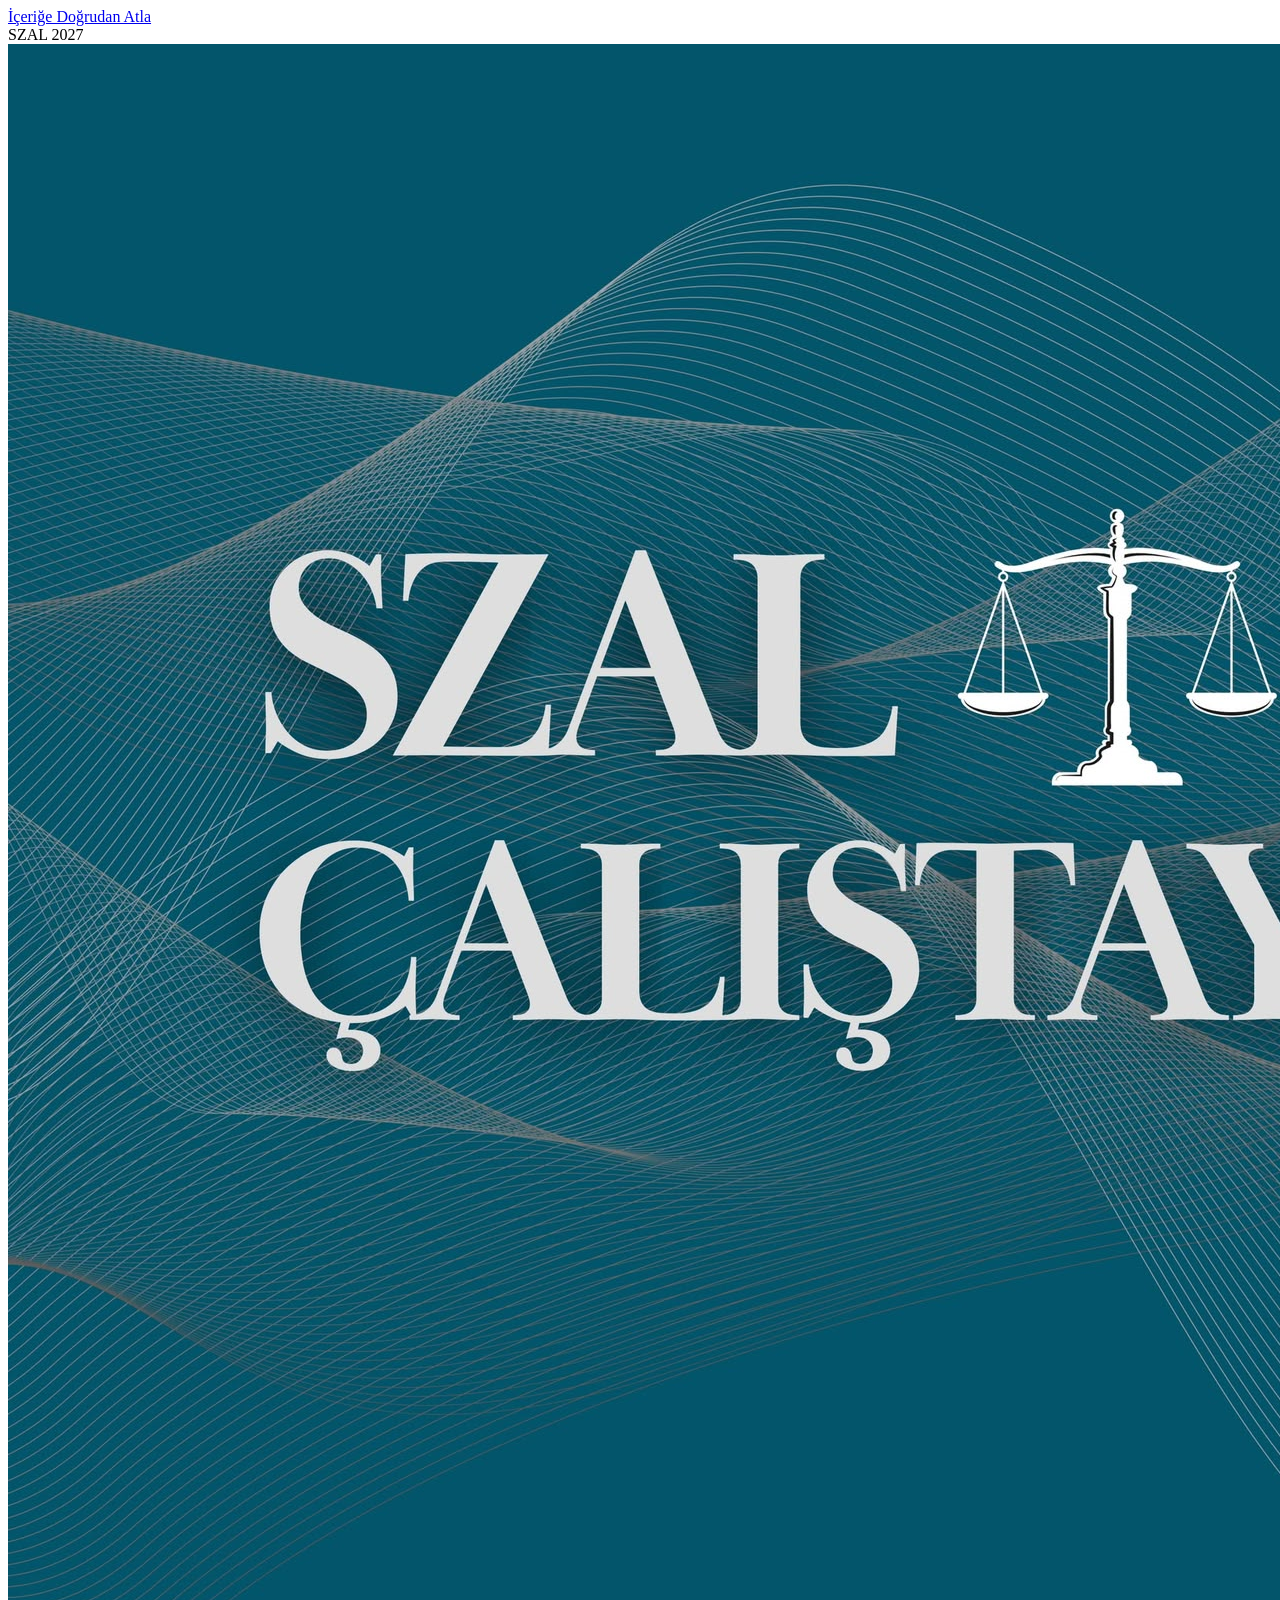
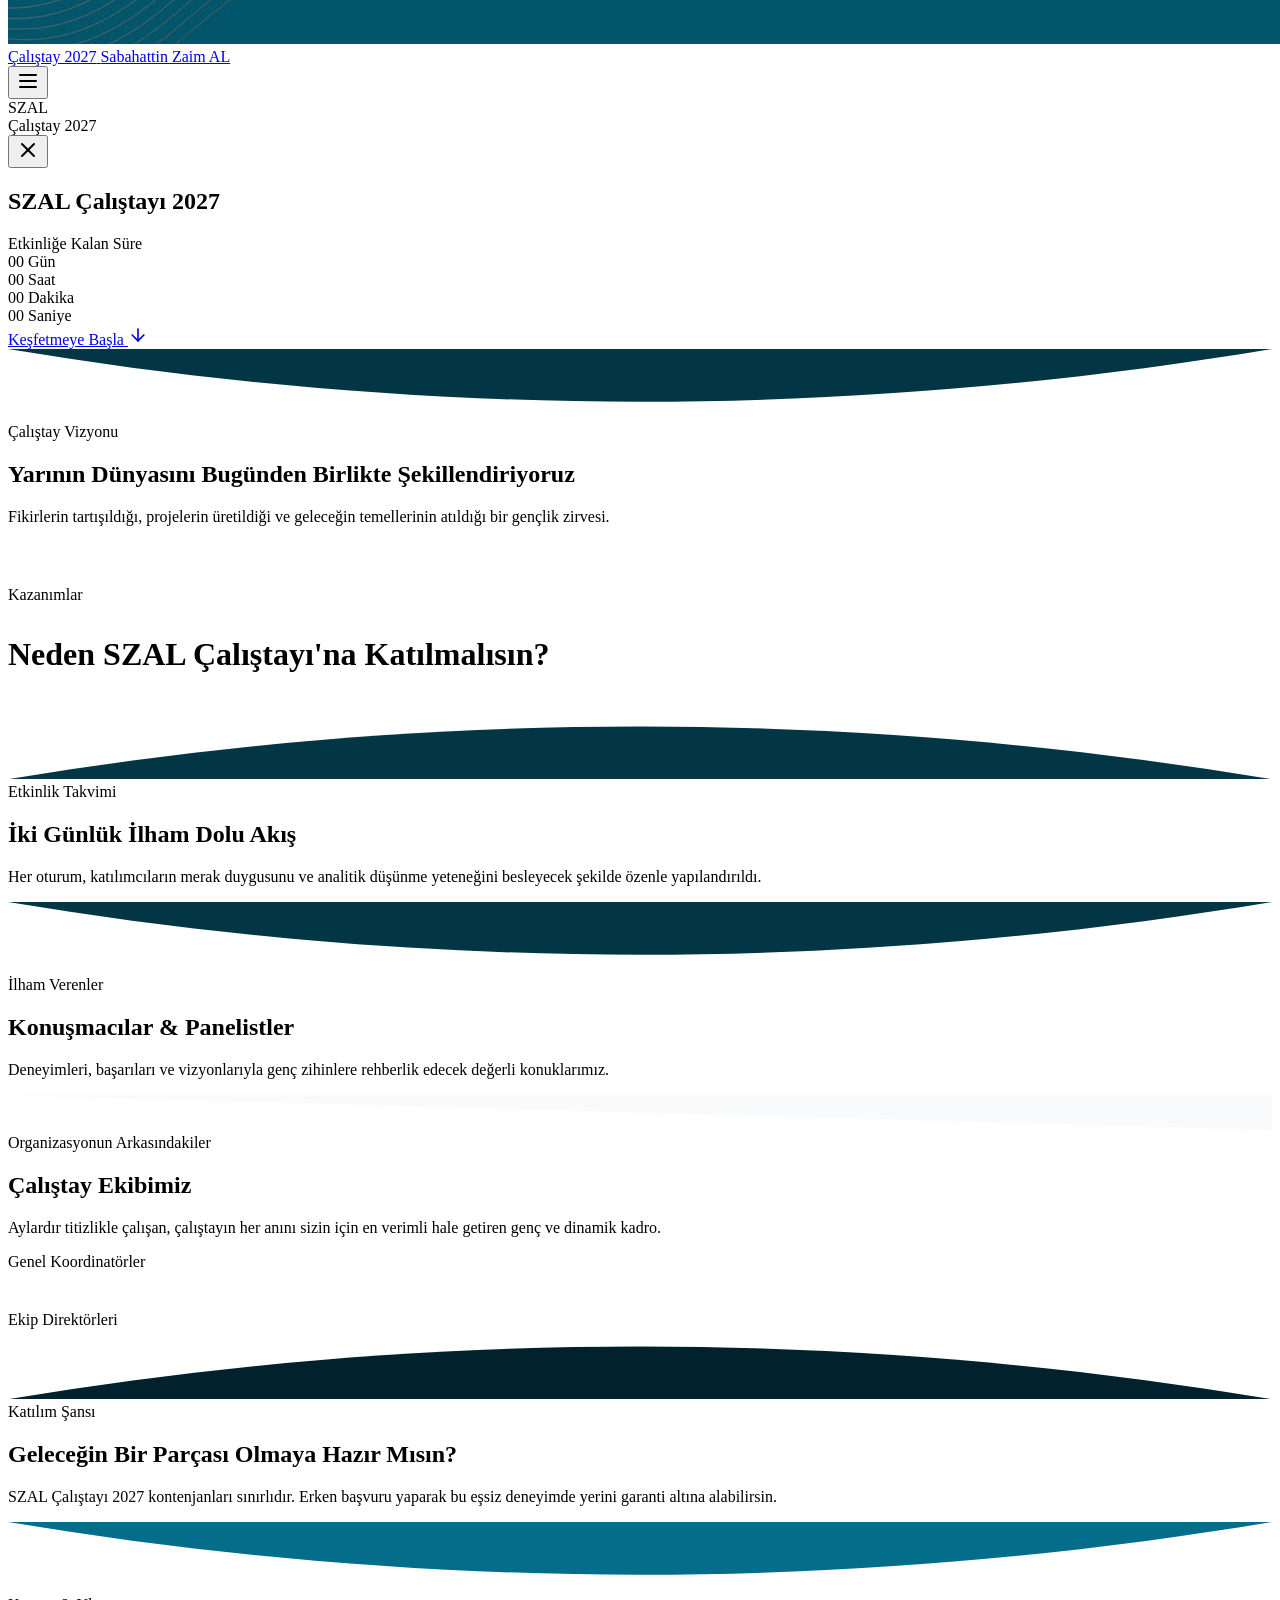
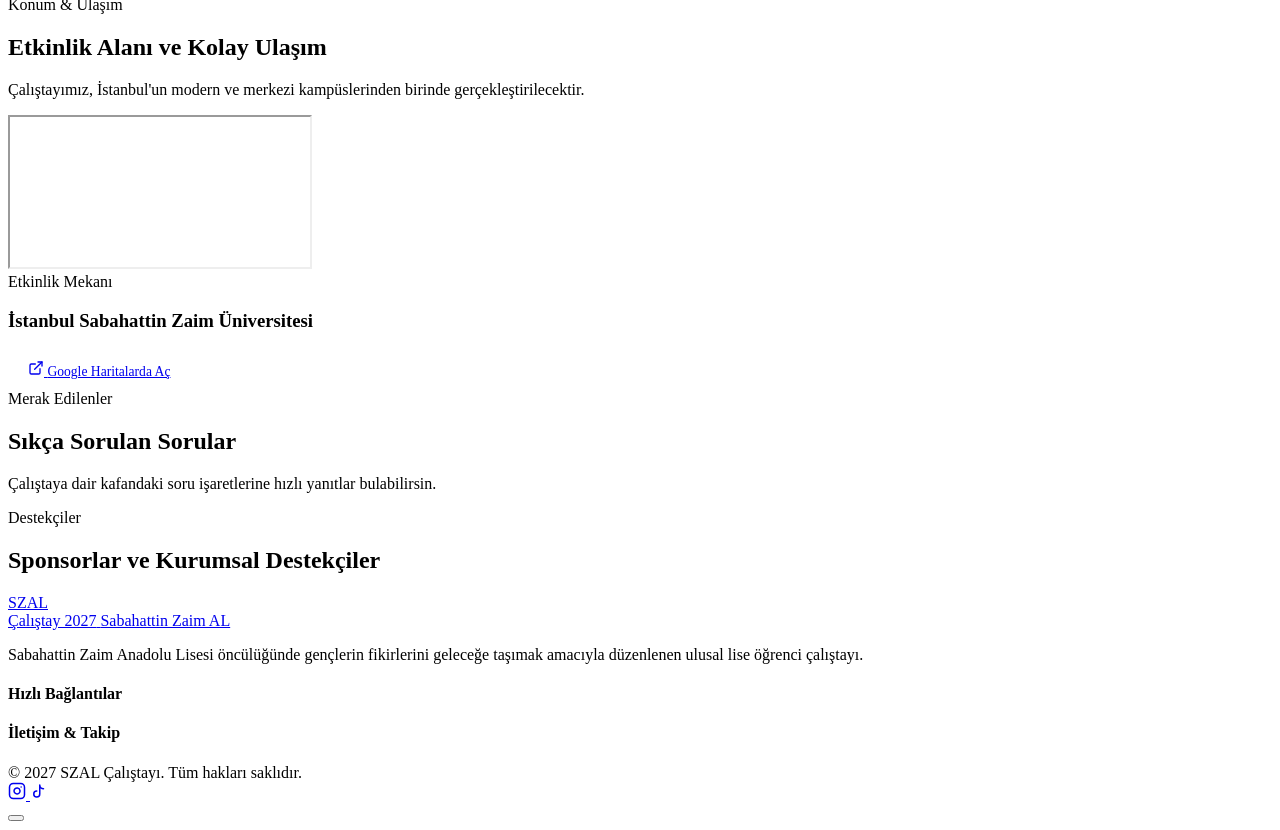
==== index.html @ 97d41ada "Add files via upload" ====
<!DOCTYPE html>
<html lang="tr">
<head>
  <meta charset="UTF-8" />
  <meta name="viewport" content="width=device-width, initial-scale=1.0" />
  <meta http-equiv="X-UA-Compatible" content="ie=edge" />

  <!-- SEO & Temel Bilgiler -->
  <title>SZAL Çalıştayı 2027 | Sabahattin Zaim Anadolu Lisesi</title>
  <meta name="description" content="Sabahattin Zaim Anadolu Lisesi öğrenci çalıştayı 24-25 Nisan 2027 tarihlerinde genç liderleri, ilham verici oturumları ve interaktif atölyeleri bir araya getiriyor. Hemen başvur!" />
  <meta name="author" content="SZAL Çalıştayı Organizasyon Ekibi" />
  <meta name="robots" content="index, follow" />
  <meta name="theme-color" content="#03546A" />

  <!-- Open Graph / Facebook -->
  <meta property="og:type" content="website" />
  <meta property="og:url" content="https://szalcalistay.org/" />
  <meta property="og:title" content="SZAL Çalıştayı 2027 | Sabahattin Zaim Anadolu Lisesi" />
  <meta property="og:description" content="24-25 Nisan 2027 tarihlerinde genç liderleri, ilham verici panelleri ve atölyeleri bir araya getiren prestijli lise çalıştayı." />
  <meta property="og:image" content="./assets/og-image.svg" />
  <meta property="og:locale" content="tr_TR" />

  <!-- Twitter Card -->
  <meta name="twitter:card" content="summary_large_image" />
  <meta name="twitter:title" content="SZAL Çalıştayı 2027 | Sabahattin Zaim Anadolu Lisesi" />
  <meta name="twitter:description" content="24-25 Nisan 2027'de fikirlerin eyleme dönüştüğü iki gün. Detayları incele ve hemen başvur!" />
  <meta name="twitter:image" content="./assets/og-image.svg" />

  <!-- Favicon -->
  <link rel="icon" type="image/svg+xml" href="./assets/favicon.svg" />

  <!-- Google Fonts (Outfit & Inter - Türkçe Latin-ext desteği) -->
  <link rel="preconnect" href="https://fonts.googleapis.com" />
  <link rel="preconnect" href="https://fonts.gstatic.com" crossorigin />
  <link href="https://fonts.googleapis.com/css2?family=Inter:wght@400;500;600;700&family=Outfit:wght@500;600;700;800;900&display=swap" rel="stylesheet" />

  <!-- CSS Tasarım Sistemi -->
  <link rel="stylesheet" href="./css/style.css" />

  <!-- Schema.org JSON-LD (Etkinlik Yapısal Verisi) -->
  <script type="application/ld+json">
  {
    "@context": "https://schema.org",
    "@type": "EducationEvent",
    "name": "SZAL Çalıştayı 2027",
    "description": "Sabahattin Zaim Anadolu Lisesi bünyesinde lise öğrencileri için düzenlenen iki günlük vizyon ve atölye çalıştayı.",
    "startDate": "2027-04-24T09:00:00+03:00",
    "endDate": "2027-04-25T17:00:00+03:00",
    "eventAttendanceMode": "https://schema.org/OfflineEventAttendanceMode",
    "eventStatus": "https://schema.org/EventScheduled",
    "location": {
      "@type": "Place",
      "name": "İstanbul Sabahattin Zaim Üniversitesi",
      "address": {
        "@type": "PostalAddress",
        "streetAddress": "Halkalı Merkez Mahallesi, Halkalı Caddesi No:2",
        "addressLocality": "Küçükçekmece",
        "addressRegion": "İstanbul",
        "postalCode": "34303",
        "addressCountry": "TR"
      }
    },
    "organizer": {
      "@type": "Organization",
      "name": "Sabahattin Zaim Anadolu Lisesi Öğrenci Çalıştayı Ekibi",
      "url": "https://szalcalistay.org"
    }
  }
  </script>
</head>
<body>

  <!-- Klavye Erişilebilirliği İçin Hızlı Atlama -->
  <a href="#ana-icerik" class="skip-link">İçeriğe Doğrudan Atla</a>

  <!-- Sayfa Yükleme Animasyonu (Preloader) -->
  <div id="preloader" aria-hidden="true">
    <div class="loader-brand">
      <div class="loader-spinner"></div>
      <div class="loader-text">SZAL 2027</div>
    </div>
  </div>

  <!-- ==========================================================================
       1. STICKY NAVBAR
       ========================================================================== -->
  <header class="header-navbar" id="header-navbar">
    <div class="container navbar-container">
      
      <!-- Marka / Logo -->
      <a href="#hero" class="brand-logo" aria-label="SZAL Çalıştayı Ana Sayfa">
        <div class="brand-emblem">
          <img src="logo.png" alt="SZAL Logo">
        </div>
        <div class="brand-text">
          <span class="brand-title">Çalıştay 2027</span>
          <span class="brand-subtitle">Sabahattin Zaim AL</span>
        </div>
      </a>

      <!-- Masaüstü Navigasyon -->
      <nav class="nav-menu-desktop" id="nav-links-container" aria-label="Ana Menü"></nav>

      <!-- Aksiyon & Mobil Hamburger Butonu -->
      <div class="nav-actions">
        <div id="nav-cta-wrap"></div>

        <button class="menu-toggle-btn" id="menu-toggle" aria-label="Menüyü Aç" aria-expanded="false" aria-controls="mobile-drawer">
          <svg xmlns="http://www.w3.org/2000/svg" width="24" height="24" viewBox="0 0 24 24" fill="none" stroke="currentColor" stroke-width="2" stroke-linecap="round" stroke-linejoin="round" aria-hidden="true"><line x1="4" x2="20" y1="12" y2="12"/><line x1="4" x2="20" y1="6" y2="6"/><line x1="4" x2="20" y1="18" y2="18"/></svg>
        </button>
      </div>

    </div>
  </header>

  <!-- Mobil Çekmece Menü -->
  <div class="mobile-drawer" id="mobile-drawer" role="dialog" aria-modal="true" aria-label="Mobil Menü">
    <div class="mobile-drawer-header">
      <div class="brand-logo">
        <div class="brand-emblem">SZAL</div>
        <div class="brand-text">
          <span class="brand-title">Çalıştay 2027</span>
        </div>
      </div>
      <button class="menu-toggle-btn" id="close-menu-btn" aria-label="Menüyü Kapat">
        <svg xmlns="http://www.w3.org/2000/svg" width="24" height="24" viewBox="0 0 24 24" fill="none" stroke="currentColor" stroke-width="2" stroke-linecap="round" stroke-linejoin="round" aria-hidden="true"><path d="M18 6 6 18"/><path d="m6 6 12 12"/></svg>
      </button>
    </div>

    <nav class="mobile-nav-links" id="mobile-nav-links" aria-label="Mobil Navigasyon"></nav>

    <div class="mobile-drawer-footer">
      <div class="social-icons-row" id="mobile-social-wrap"></div>
    </div>
  </div>

  <!-- Ana İçerik Başlangıcı -->
  <main id="ana-icerik">

    <!-- ==========================================================================
         2. HERO BÖLÜMÜ
         ========================================================================== -->
    <section class="hero-section text-dark-theme" id="hero">
      <div class="hero-glow-1"></div>
      <div class="hero-glow-2"></div>
      <div class="hero-grid-pattern"></div>

      <div class="container hero-content">
        <!-- Rozet -->
        <div class="hero-top-badge" id="hero-badge"></div>

        <!-- Ana Başlık & Slogan -->
        <h1 class="hero-title" id="hero-title">SZAL Çalıştayı 2027</h1>
        <p class="hero-slogan" id="hero-slogan"></p>
        <p class="hero-desc" id="hero-desc"></p>

        <!-- Tarih & Konum Rozetleri -->
        <div class="hero-meta-badges" id="hero-meta-badges"></div>

        <!-- Butonlar -->
        <div class="hero-cta-group" id="hero-cta-group"></div>

        <!-- Canlı Geri Sayım Kutusu -->
        <div class="countdown-wrapper">
          <div class="countdown-title" id="countdown-title">Etkinliğe Kalan Süre</div>
          <div class="countdown-grid" id="countdown-grid">
            <div class="countdown-card">
              <span class="countdown-val" id="cd-days">00</span>
              <span class="countdown-unit">Gün</span>
            </div>
            <div class="countdown-card">
              <span class="countdown-val" id="cd-hours">00</span>
              <span class="countdown-unit">Saat</span>
            </div>
            <div class="countdown-card">
              <span class="countdown-val" id="cd-minutes">00</span>
              <span class="countdown-unit">Dakika</span>
            </div>
            <div class="countdown-card">
              <span class="countdown-val" id="cd-seconds">00</span>
              <span class="countdown-unit">Saniye</span>
            </div>
          </div>
        </div>

        <!-- Bizi Takip Edin Şeridi -->
        <div class="hero-social-strip" id="hero-social-strip"></div>

        <!-- Aşağı Kaydırma Oku -->
        <div>
          <a href="#hakkinda" class="scroll-indicator" aria-label="Aşağı kaydır ve içeriği incele">
            <span>Keşfetmeye Başla</span>
            <span class="scroll-indicator-arrow">
              <svg xmlns="http://www.w3.org/2000/svg" width="20" height="20" viewBox="0 0 24 24" fill="none" stroke="currentColor" stroke-width="2" stroke-linecap="round" stroke-linejoin="round" aria-hidden="true"><path d="M12 5v14"/><path d="m19 12-7 7-7-7"/></svg>
            </span>
          </a>
        </div>
      </div>
    </section>

    <!-- Geçiş Ayracı 1: Koyu Hero -> Açık Hakkında -->
    <div class="section-divider" style="background-color: var(--color-bg-white);">
      <svg viewBox="0 0 1440 80" fill="none" preserveAspectRatio="none">
        <path d="M0,0 C480,80 960,80 1440,0 L1440,0 L0,0 Z" fill="#023645"></path>
      </svg>
    </div>

    <!-- ==========================================================================
         3. HAKKINDA VE SAYILARLA ÇALIŞTAY
         ========================================================================== -->
    <section class="about-section text-light-theme" id="hakkinda">
      <div class="container">
        
        <div class="section-header">
          <span class="section-badge light">Çalıştay Vizyonu</span>
          <h2 class="section-title">Yarının Dünyasını Bugünden Birlikte Şekillendiriyoruz</h2>
          <p class="section-desc">Fikirlerin tartışıldığı, projelerin üretildiği ve geleceğin temellerinin atıldığı bir gençlik zirvesi.</p>
        </div>

        <!-- Tanıtım Metni ve Sayı Sayaçları -->
        <div class="about-intro-grid">
          <div class="about-text-content" id="about-text-content"></div>
          <div class="stats-grid" id="about-stats-grid"></div>
        </div>

        <!-- Neden Katılmalısın Kartları -->
        <div class="section-header" style="margin-bottom: 36px; margin-top: 60px;">
          <span class="section-badge light">Kazanımlar</span>
          <h3 class="section-title" style="font-size: 2rem;">Neden SZAL Çalıştayı'na Katılmalısın?</h3>
        </div>
        <div class="why-join-grid" id="about-why-grid"></div>

      </div>
    </section>

    <!-- Geçiş Ayracı 2: Açık Hakkında -> Koyu Program -->
    <div class="section-divider" style="background-color: var(--color-bg-white);">
      <svg viewBox="0 0 1440 80" fill="none" preserveAspectRatio="none">
        <path d="M0,80 C480,0 960,0 1440,80 L1440,80 L0,80 Z" fill="#023645"></path>
      </svg>
    </div>

    <!-- ==========================================================================
         4. PROGRAM (ETKİNLİK AKIŞI)
         ========================================================================== -->
    <section class="schedule-section text-dark-theme" id="program">
      <div class="container">
        
        <div class="section-header">
          <span class="section-badge dark">Etkinlik Takvimi</span>
          <h2 class="section-title">İki Günlük İlham Dolu Akış</h2>
          <p class="section-desc">Her oturum, katılımcıların merak duygusunu ve analitik düşünme yeteneğini besleyecek şekilde özenle yapılandırıldı.</p>
        </div>

        <!-- 2 Günlük Sekme Butonları -->
        <div class="schedule-tabs" id="schedule-tabs-wrap"></div>

        <!-- Dikey Zaman Çizelgesi -->
        <div class="timeline-container">
          <div class="timeline-track" id="timeline-track"></div>
        </div>

      </div>
    </section>

    <!-- Geçiş Ayracı 3: Koyu Program -> Açık Konuşmacılar -->
    <div class="section-divider" style="background-color: var(--color-bg-light);">
      <svg viewBox="0 0 1440 80" fill="none" preserveAspectRatio="none">
        <path d="M0,0 C480,80 960,80 1440,0 L1440,0 L0,0 Z" fill="#023645"></path>
      </svg>
    </div>

    <!-- ==========================================================================
         5. KONUŞMACILAR & PANELİSTLER
         ========================================================================== -->
    <section class="speakers-section text-light-theme" id="konusmacilar">
      <div class="container">
        
        <div class="section-header">
          <span class="section-badge light">İlham Verenler</span>
          <h2 class="section-title">Konuşmacılar & Panelistler</h2>
          <p class="section-desc">Deneyimleri, başarıları ve vizyonlarıyla genç zihinlere rehberlik edecek değerli konuklarımız.</p>
        </div>

        <!-- Konuşmacı Kartları Izgarası -->
        <div class="speakers-grid" id="speakers-grid"></div>

        <!-- "Yakında Açıklanacak" Bilgilendirme Kutusu -->
        <div id="speakers-notice-wrap"></div>

      </div>
    </section>

    <!-- Geçiş Ayracı 4: Açık Konuşmacılar -> Beyaz Ekibimiz -->
    <div class="section-divider" style="background-color: var(--color-bg-white);">
      <svg viewBox="0 0 1440 40" fill="none" preserveAspectRatio="none">
        <path d="M0,0 L1440,40 L1440,0 Z" fill="#F8FAFB"></path>
      </svg>
    </div>

    <!-- ==========================================================================
         6. EKİBİMİZ (HİYERARŞİK DÜZEN)
         ========================================================================== -->
    <section class="team-section text-light-theme" id="ekibimiz">
      <div class="container">
        
        <div class="section-header">
          <span class="section-badge light">Organizasyonun Arkasındakiler</span>
          <h2 class="section-title">Çalıştay Ekibimiz</h2>
          <p class="section-desc">Aylardır titizlikle çalışan, çalıştayın her anını sizin için en verimli hale getiren genç ve dinamik kadro.</p>
        </div>

        <!-- 1. Hiyerarşi: Genel Koordinatörler (Büyük Kartlar) -->
        <div class="team-group-title">Genel Koordinatörler</div>
        <div class="gc-grid" id="team-gc-grid"></div>

        <!-- 2. Hiyerarşi: Direktörler (Eşit Kartlar) -->
        <div class="team-group-title" style="margin-top: 40px;">Ekip Direktörleri</div>
        <div class="directors-grid" id="team-directors-grid"></div>

      </div>
    </section>

    <!-- Geçiş Ayracı 5: Beyaz Ekibimiz -> Petrol Mavisi Başvuru -->
    <div class="section-divider" style="background-color: var(--color-bg-white);">
      <svg viewBox="0 0 1440 80" fill="none" preserveAspectRatio="none">
        <path d="M0,80 C480,0 960,0 1440,80 L1440,80 L0,80 Z" fill="#01222C"></path>
      </svg>
    </div>

    <!-- ==========================================================================
         7. BAŞVURU BÖLÜMÜ (CTA BANNER)
         ========================================================================== -->
    <section class="cta-application-section text-dark-theme" id="basvuru">
      <div class="container">
        <div class="cta-box">
          <span class="section-badge dark">Katılım Şansı</span>
          <h2 class="cta-title" id="cta-title">Geleceğin Bir Parçası Olmaya Hazır Mısın?</h2>
          <p class="cta-desc" id="cta-desc">SZAL Çalıştayı 2027 kontenjanları sınırlıdır. Erken başvuru yaparak bu eşsiz deneyimde yerini garanti altına alabilirsin.</p>
          
          <div class="cta-deadline-pill" id="cta-deadline"></div>

          <div class="cta-button-wrap" id="cta-button-wrap"></div>
        </div>
      </div>
    </section>

    <!-- Geçiş Ayracı 6: Koyu Başvuru -> Açık Mekan -->
    <div class="section-divider" style="background-color: var(--color-bg-white);">
      <svg viewBox="0 0 1440 80" fill="none" preserveAspectRatio="none">
        <path d="M0,0 C480,80 960,80 1440,0 L1440,0 L0,0 Z" fill="#046D89"></path>
      </svg>
    </div>

    <!-- ==========================================================================
         8. MEKAN VE ULAŞIM
         ========================================================================== -->
    <section class="venue-section text-light-theme" id="mekan">
      <div class="container">
        
        <div class="section-header">
          <span class="section-badge light">Konum & Ulaşım</span>
          <h2 class="section-title">Etkinlik Alanı ve Kolay Ulaşım</h2>
          <p class="section-desc">Çalıştayımız, İstanbul'un modern ve merkezi kampüslerinden birinde gerçekleştirilecektir.</p>
        </div>

        <!-- Harita ve Adres Kartı -->
        <div class="venue-grid">
          <div class="map-container">
            <iframe id="map-iframe" title="Çalıştay Mekan Haritası" loading="lazy" allowfullscreen="" referrerpolicy="no-referrer-when-downgrade"></iframe>
          </div>
          <div class="venue-info-card">
            <span class="section-badge light" style="align-self: flex-start;">Etkinlik Mekanı</span>
            <h3 class="venue-title" id="venue-name">İstanbul Sabahattin Zaim Üniversitesi</h3>
            <p class="venue-address" id="venue-address"></p>
            <div style="display:flex; gap:12px; flex-wrap:wrap;">
              <a href="https://maps.google.com" target="_blank" rel="noopener noreferrer" class="btn btn-primary" style="padding:10px 20px; font-size:0.85rem;">
                <svg xmlns="http://www.w3.org/2000/svg" width="16" height="16" viewBox="0 0 24 24" fill="none" stroke="currentColor" stroke-width="2" stroke-linecap="round" stroke-linejoin="round" aria-hidden="true"><path d="M15 3h6v6"/><path d="M10 14 21 3"/><path d="M18 13v6a2 2 0 0 1-2 2H5a2 2 0 0 1-2-2V8a2 2 0 0 1 2-2h6"/></svg>
                <span>Google Haritalarda Aç</span>
              </a>
            </div>
          </div>
        </div>

        <!-- Ulaşım Seçenekleri Izgarası -->
        <div class="transport-grid" id="transport-grid"></div>

      </div>
    </section>

    <!-- ==========================================================================
         9. SIKÇA SORULAN SORULAR (SSS)
         ========================================================================== -->
    <section class="faq-section text-light-theme" id="sss">
      <div class="container">
        
        <div class="section-header">
          <span class="section-badge light">Merak Edilenler</span>
          <h2 class="section-title">Sıkça Sorulan Sorular</h2>
          <p class="section-desc">Çalıştaya dair kafandaki soru işaretlerine hızlı yanıtlar bulabilirsin.</p>
        </div>

        <!-- Accordion Yapısı -->
        <div class="faq-accordion-wrap" id="faq-accordion-wrap"></div>

      </div>
    </section>

    <!-- ==========================================================================
         10. SPONSORLAR VE DESTEKÇİLER (Opsiyonel)
         ========================================================================== -->
    <section class="sponsors-section text-light-theme" id="sponsors-section">
      <div class="container">
        <div class="section-header">
          <span class="section-badge light">Destekçiler</span>
          <h2 class="section-title">Sponsorlar ve Kurumsal Destekçiler</h2>
        </div>
        <div class="sponsors-grid" id="sponsors-grid"></div>
      </div>
    </section>

  </main>

  <!-- ==========================================================================
       11. FOOTER
       ========================================================================== -->
  <footer class="footer">
    <div class="container">
      <div class="footer-grid">
        
        <!-- Marka Bilgisi -->
        <div>
          <a href="#hero" class="brand-logo" aria-label="SZAL Çalıştayı Ana Sayfa">
            <div class="brand-emblem">SZAL</div>
            <div class="brand-text">
              <span class="brand-title">Çalıştay 2027</span>
              <span class="brand-subtitle">Sabahattin Zaim AL</span>
            </div>
          </a>
          <p class="footer-brand-desc">
            Sabahattin Zaim Anadolu Lisesi öncülüğünde gençlerin fikirlerini geleceğe taşımak amacıyla düzenlenen ulusal lise öğrenci çalıştayı.
          </p>
        </div>

        <!-- Hızlı Bağlantılar -->
        <div>
          <h4 class="footer-heading">Hızlı Bağlantılar</h4>
          <ul class="footer-links" id="footer-quick-links"></ul>
        </div>

        <!-- İletişim & Sosyal Medya -->
        <div>
          <h4 class="footer-heading">İletişim & Takip</h4>
          <div id="footer-contact-wrap"></div>
          <div class="footer-social-row" id="footer-social-wrap"></div>
        </div>

      </div>

      <!-- Alt Çizgi ve Telif -->
      <div class="footer-bottom">
        <div>
          © <span id="footer-year">2027</span> SZAL Çalıştayı. Tüm hakları saklıdır.
        </div>
        <div id="footer-venue-note"></div>
      </div>
    </div>
  </footer>

  <!-- Sabit Yüzen Butonlar -->
  <aside class="floating-socials" aria-label="Sosyal Medya Kısayolları">
    <a href="https://www.instagram.com/szalcalistay/" target="_blank" rel="noopener noreferrer" class="floating-social-btn" aria-label="Instagram sayfamızı ziyaret et">
      <svg xmlns="http://www.w3.org/2000/svg" width="18" height="18" viewBox="0 0 24 24" fill="none" stroke="currentColor" stroke-width="2" stroke-linecap="round" stroke-linejoin="round" aria-hidden="true"><rect width="20" height="20" x="2" y="2" rx="5" ry="5"/><path d="M16 11.37A4 4 0 1 1 12.63 8 4 4 0 0 1 16 11.37z"/><line x1="17.5" x2="17.51" y1="6.5" y2="6.5"/></svg>
    </a>
    <a href="https://www.tiktok.com/@szalcalistay" target="_blank" rel="noopener noreferrer" class="floating-social-btn" aria-label="TikTok sayfamızı ziyaret et">
      <svg xmlns="http://www.w3.org/2000/svg" width="18" height="18" viewBox="0 0 24 24" fill="none" stroke="currentColor" stroke-width="2" stroke-linecap="round" stroke-linejoin="round" aria-hidden="true"><path d="M9 12a4 4 0 1 0 4 4V4a5 5 0 0 0 5 5"/></svg>
    </a>
  </aside>

  <!-- Yukarı Çık Butonu -->
  <button id="back-to-top-btn" class="back-to-top" aria-label="Sayfanın en başına çık"></button>

  <!-- JavaScript Dosyaları (Doğrudan çift tıklayarak veya web sunucusunda tam uyumlu) -->
  <script src="./js/content.js"></script>
  <script src="./js/icons.js"></script>
  <script src="./js/app.js"></script>
</body>
</html>
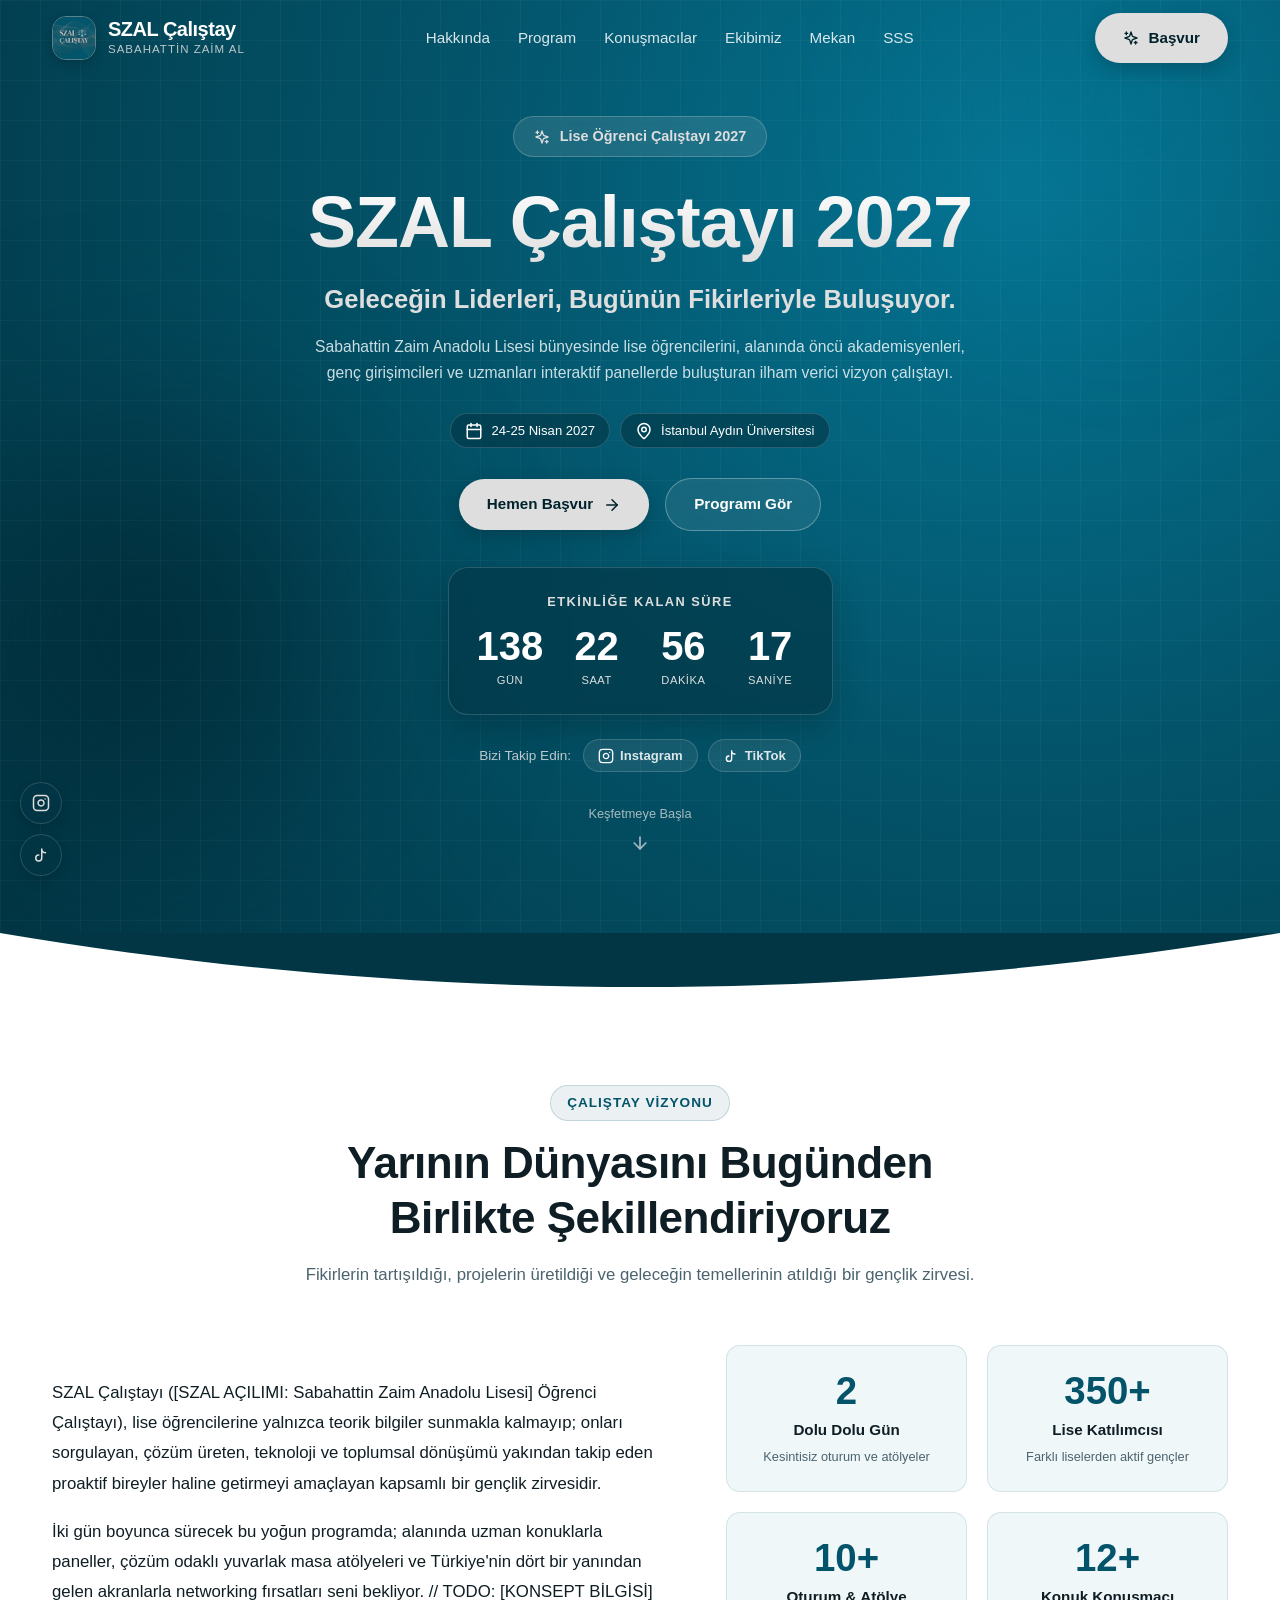
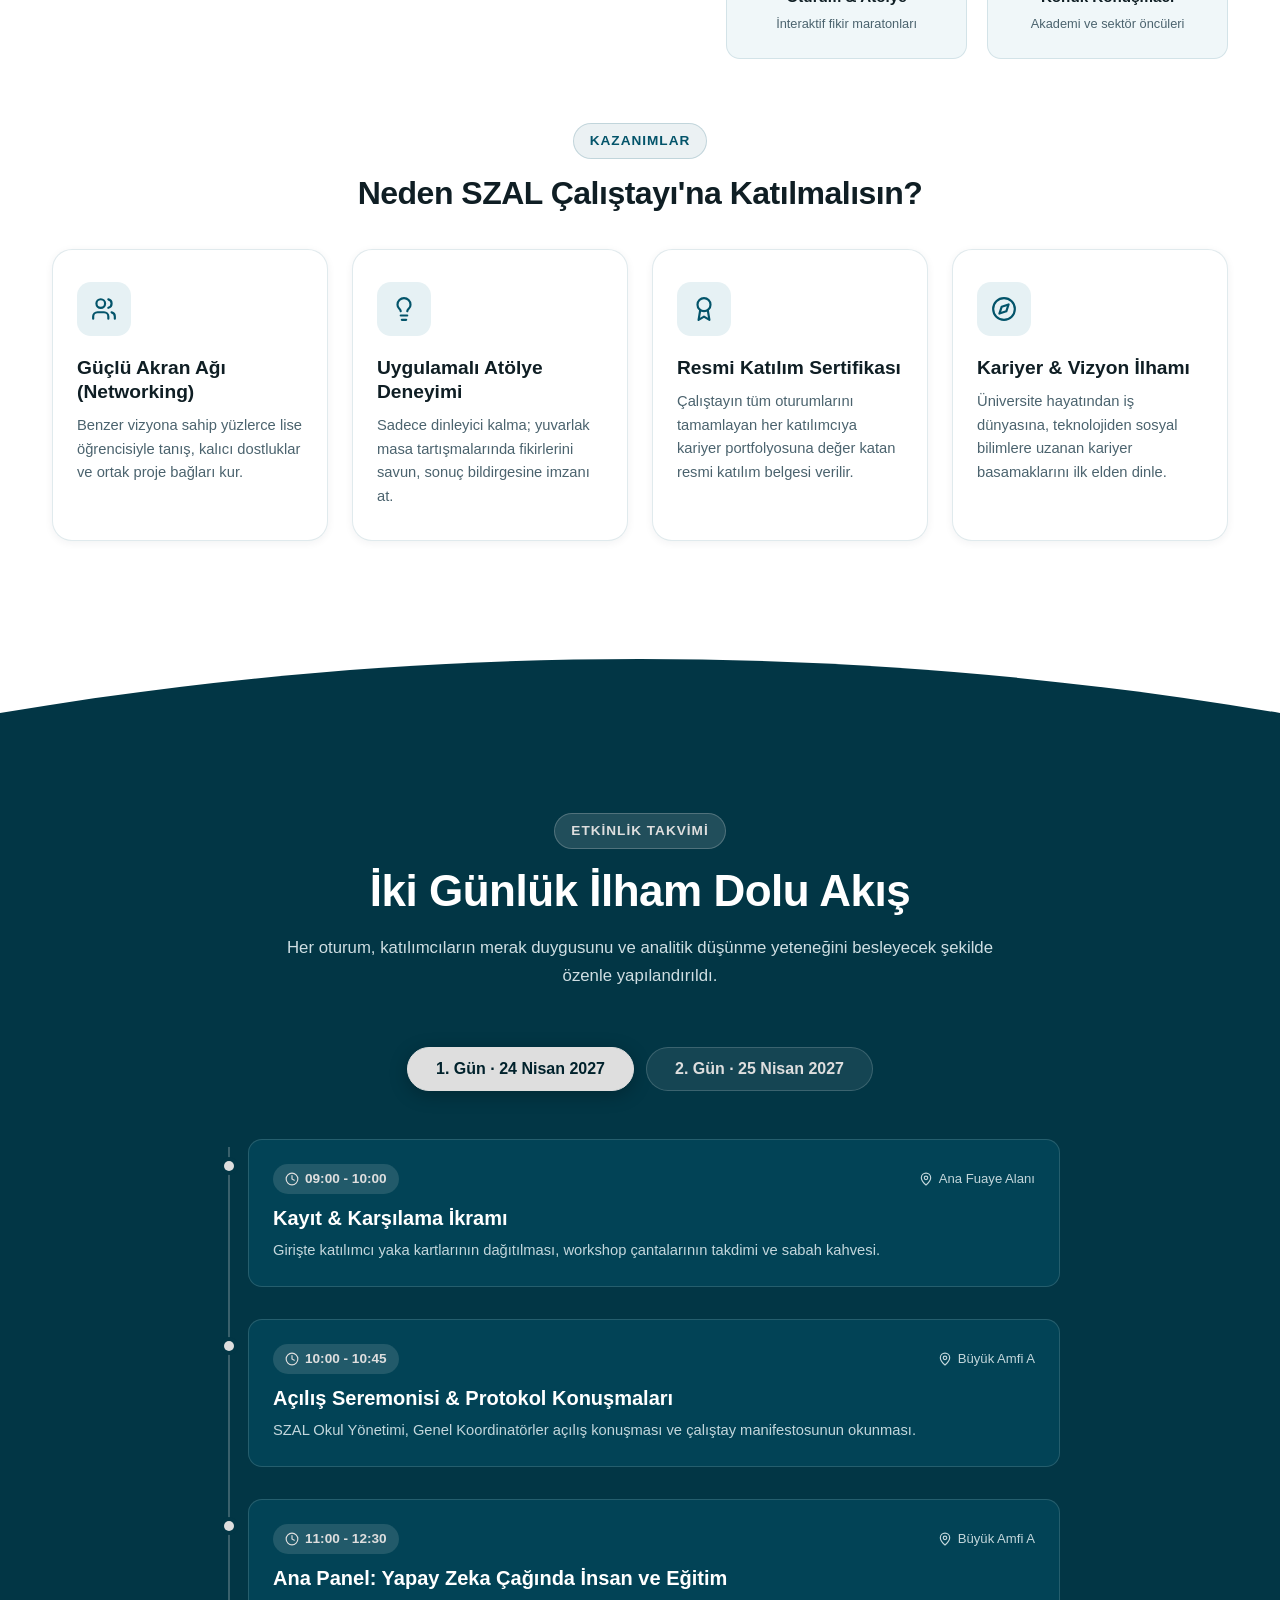
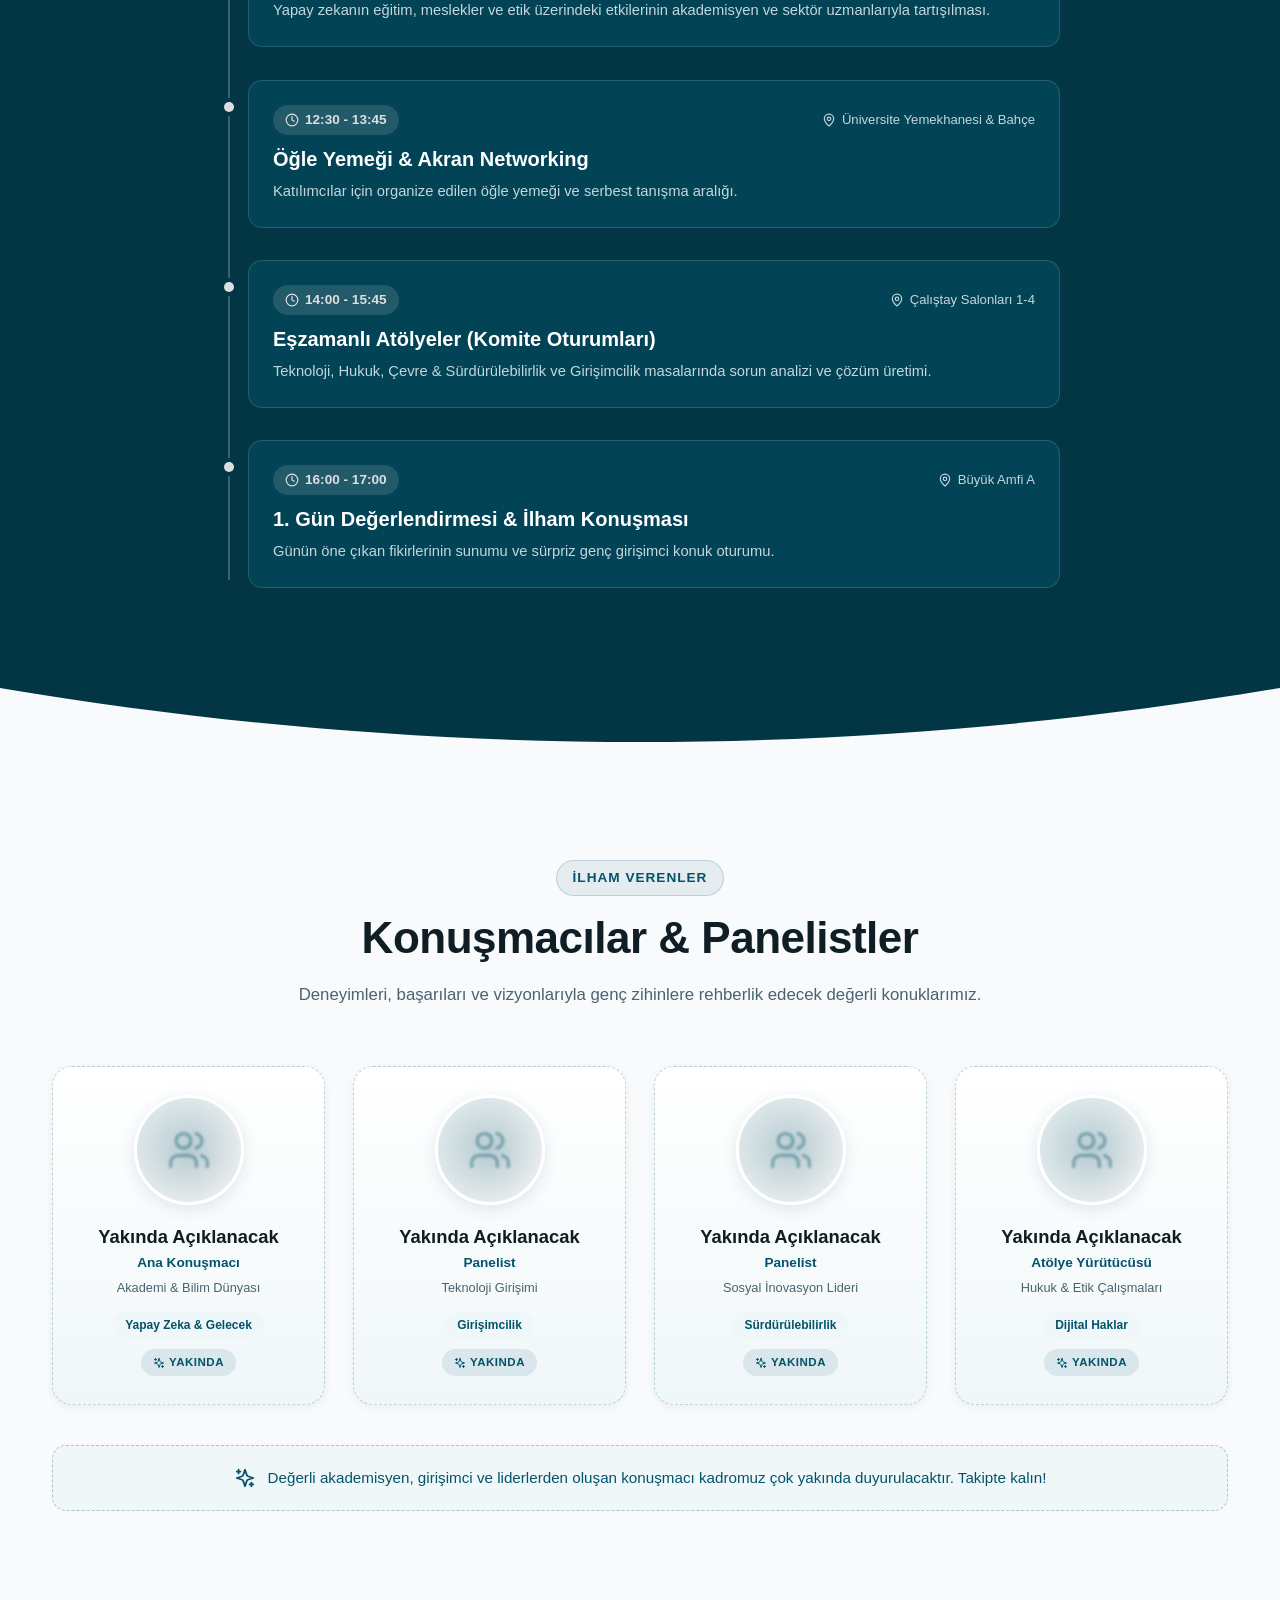
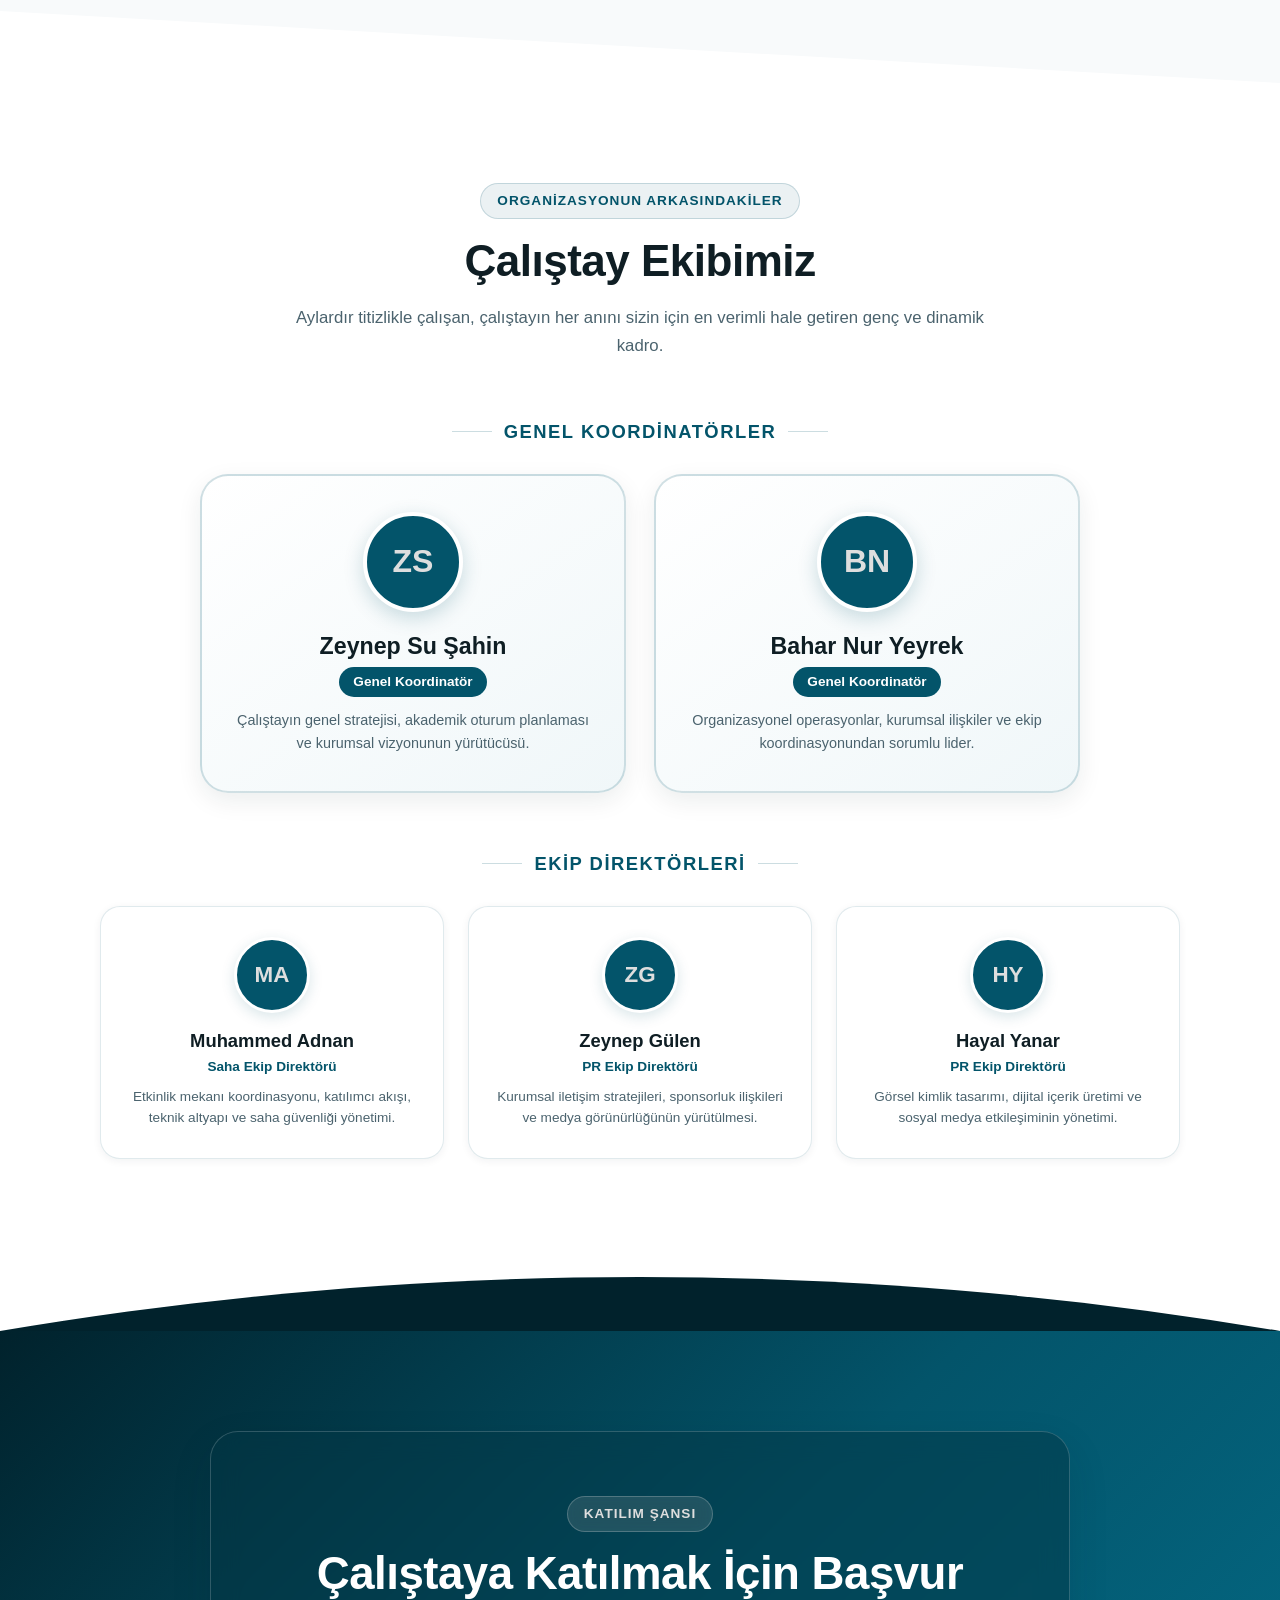
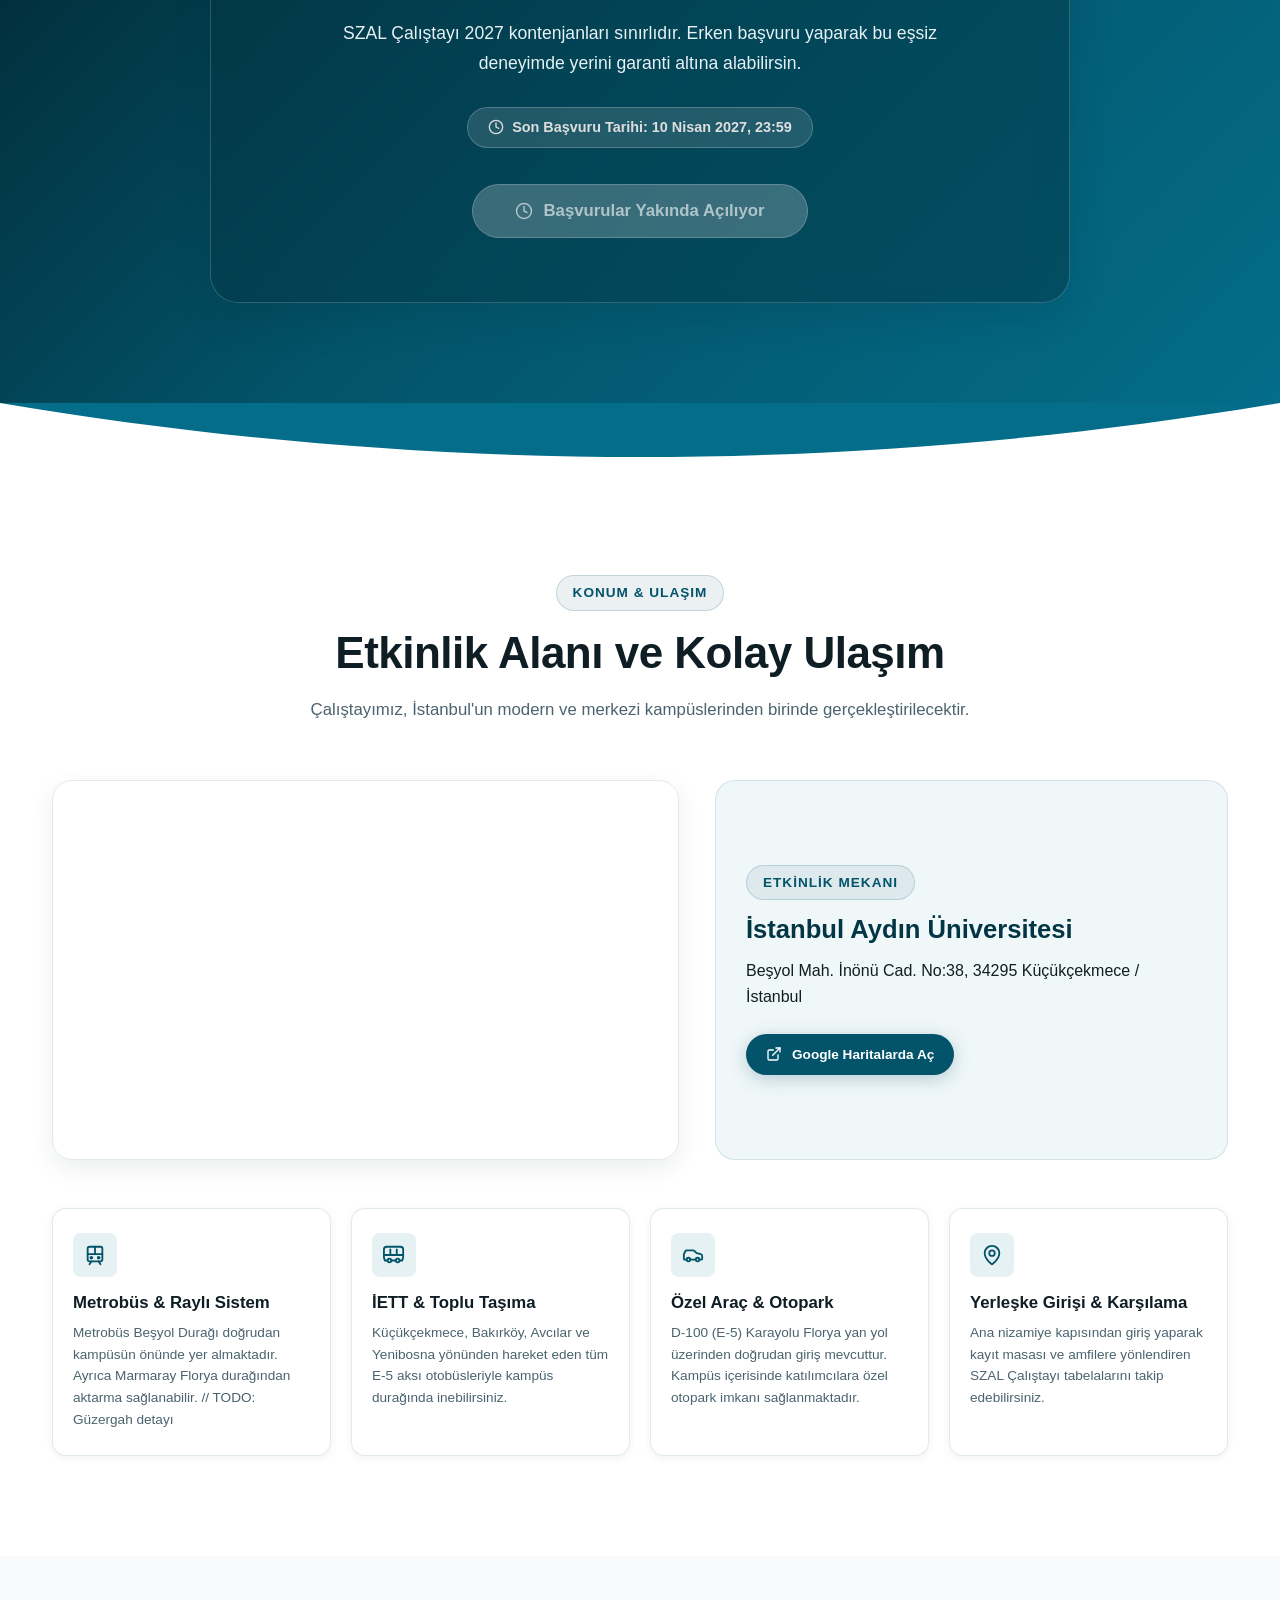
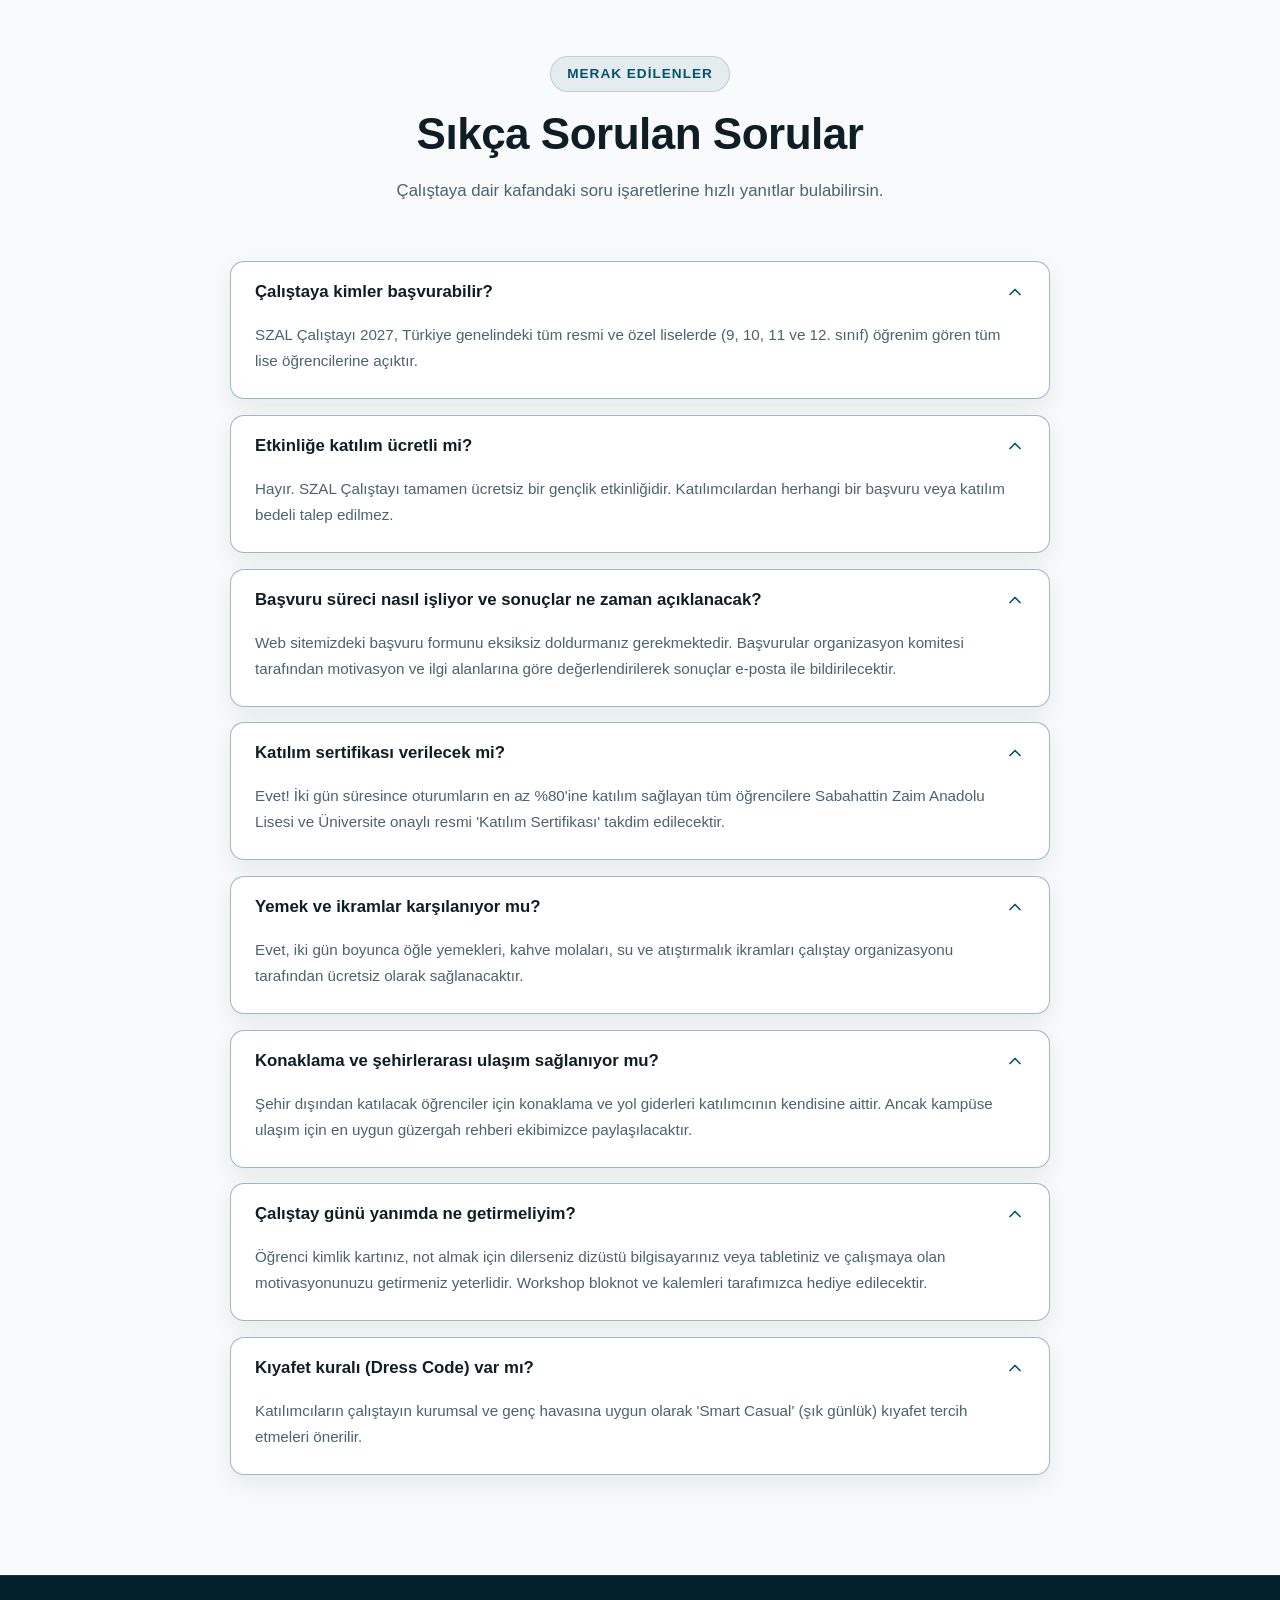
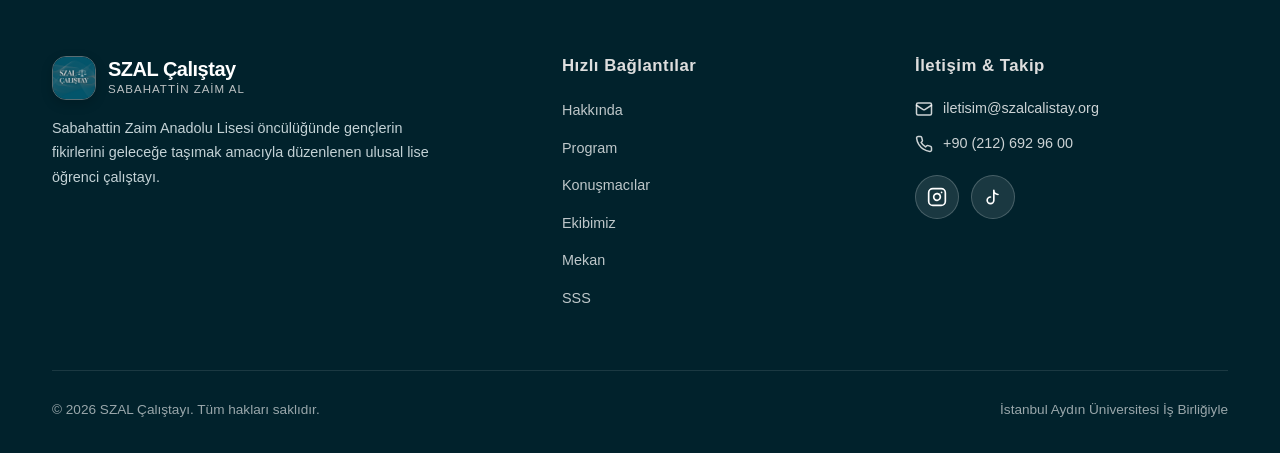
==== commit d5dcd038: "Add files via upload" ====
--- a/index.html
+++ b/index.html
@@ -17,17 +17,18 @@
   <meta property="og:url" content="https://szalcalistay.org/" />
   <meta property="og:title" content="SZAL Çalıştayı 2027 | Sabahattin Zaim Anadolu Lisesi" />
   <meta property="og:description" content="24-25 Nisan 2027 tarihlerinde genç liderleri, ilham verici panelleri ve atölyeleri bir araya getiren prestijli lise çalıştayı." />
-  <meta property="og:image" content="./assets/og-image.svg" />
+  <meta property="og:image" content="./logo.png" />
   <meta property="og:locale" content="tr_TR" />
 
   <!-- Twitter Card -->
   <meta name="twitter:card" content="summary_large_image" />
   <meta name="twitter:title" content="SZAL Çalıştayı 2027 | Sabahattin Zaim Anadolu Lisesi" />
   <meta name="twitter:description" content="24-25 Nisan 2027'de fikirlerin eyleme dönüştüğü iki gün. Detayları incele ve hemen başvur!" />
-  <meta name="twitter:image" content="./assets/og-image.svg" />
+  <meta name="twitter:image" content="./logo.png" />
 
   <!-- Favicon -->
-  <link rel="icon" type="image/svg+xml" href="./assets/favicon.svg" />
+  <link rel="icon" type="image/png" href="./logo.png" />
+  <link rel="apple-touch-icon" href="./logo.png" />
 
   <!-- Google Fonts (Outfit & Inter - Türkçe Latin-ext desteği) -->
   <link rel="preconnect" href="https://fonts.googleapis.com" />
@@ -76,6 +77,7 @@
   <!-- Sayfa Yükleme Animasyonu (Preloader) -->
   <div id="preloader" aria-hidden="true">
     <div class="loader-brand">
+      <img src="./logo.png" alt="SZAL Çalıştayı Logosu" class="loader-logo-img" />
       <div class="loader-spinner"></div>
       <div class="loader-text">SZAL 2027</div>
     </div>
@@ -89,11 +91,9 @@
       
       <!-- Marka / Logo -->
       <a href="#hero" class="brand-logo" aria-label="SZAL Çalıştayı Ana Sayfa">
-        <div class="brand-emblem">
-          <img src="logo.png" alt="SZAL Logo">
-        </div>
+        <img src="./logo.png" alt="SZAL Çalıştayı Logosu" class="brand-logo-img" />
         <div class="brand-text">
-          <span class="brand-title">Çalıştay 2027</span>
+          <span class="brand-title">SZAL Çalıştay</span>
           <span class="brand-subtitle">Sabahattin Zaim AL</span>
         </div>
       </a>
@@ -117,9 +117,10 @@
   <div class="mobile-drawer" id="mobile-drawer" role="dialog" aria-modal="true" aria-label="Mobil Menü">
     <div class="mobile-drawer-header">
       <div class="brand-logo">
-        <div class="brand-emblem">SZAL</div>
+        <img src="./logo.png" alt="SZAL Çalıştayı Logosu" class="brand-logo-img" />
         <div class="brand-text">
-          <span class="brand-title">Çalıştay 2027</span>
+          <span class="brand-title">SZAL Çalıştay</span>
+          <span class="brand-subtitle">Sabahattin Zaim AL</span>
         </div>
       </div>
       <button class="menu-toggle-btn" id="close-menu-btn" aria-label="Menüyü Kapat">
@@ -431,9 +432,9 @@
         <!-- Marka Bilgisi -->
         <div>
           <a href="#hero" class="brand-logo" aria-label="SZAL Çalıştayı Ana Sayfa">
-            <div class="brand-emblem">SZAL</div>
+            <img src="./logo.png" alt="SZAL Çalıştayı Logosu" class="brand-logo-img" />
             <div class="brand-text">
-              <span class="brand-title">Çalıştay 2027</span>
+              <span class="brand-title">SZAL Çalıştay</span>
               <span class="brand-subtitle">Sabahattin Zaim AL</span>
             </div>
           </a>
--- a/css/style.css
+++ b/css/style.css
@@ -0,0 +1,2105 @@
+/**
+ * SZAL ÇALIŞTAYI 2027 — MODERN TASARIM SİSTEMİ & STİLLER
+ * Renk Paleti: #03546A (Ana), #DEDEDE (İkincil) ve türetilmiş tonlar.
+ * WCAG AA Kontrast, Tam Responsive (360px - 1440px+), Glassmorphism, Akıcı Animasyonlar.
+ */
+
+:root {
+  /* Renk Paleti */
+  --color-primary: #03546A;
+  --color-primary-dark: #023645;
+  --color-primary-deep: #01222C;
+  --color-primary-light: #E6F1F4;
+  --color-primary-surface: #F0F7F9;
+  --color-primary-hover: #046D89;
+  --color-accent: #0284C7;
+  --color-accent-glow: rgba(3, 84, 106, 0.35);
+
+  --color-secondary: #DEDEDE;
+  --color-secondary-light: #F4F4F4;
+  --color-secondary-dark: #C4C4C4;
+
+  --color-bg-white: #FFFFFF;
+  --color-bg-light: #F8FAFB;
+  --color-text-dark: #0F1E24;
+  --color-text-muted: #4B636E;
+  --color-text-light: #E6F1F4;
+  --color-text-white: #FFFFFF;
+
+  --border-light: rgba(3, 84, 106, 0.12);
+  --border-white-translucent: rgba(255, 255, 255, 0.18);
+  --border-dark-translucent: rgba(15, 30, 36, 0.1);
+
+  /* Tipografi */
+  --font-heading: 'Outfit', -apple-system, BlinkMacSystemFont, 'Segoe UI', Roboto, sans-serif;
+  --font-body: 'Inter', -apple-system, BlinkMacSystemFont, 'Segoe UI', Roboto, sans-serif;
+
+  /* Yuvarlatılmış Köşeler */
+  --radius-sm: 8px;
+  --radius-md: 14px;
+  --radius-lg: 20px;
+  --radius-xl: 28px;
+  --radius-full: 9999px;
+
+  /* Gölgeler */
+  --shadow-sm: 0 2px 8px rgba(1, 34, 44, 0.06);
+  --shadow-md: 0 8px 24px rgba(1, 34, 44, 0.08);
+  --shadow-lg: 0 16px 40px rgba(1, 34, 44, 0.12);
+  --shadow-glow: 0 0 35px rgba(3, 84, 106, 0.25);
+  --shadow-card-hover: 0 20px 45px rgba(3, 84, 106, 0.16);
+
+  /* Geçişler */
+  --transition-fast: 0.2s cubic-bezier(0.16, 1, 0.3, 1);
+  --transition-normal: 0.35s cubic-bezier(0.16, 1, 0.3, 1);
+  --transition-slow: 0.6s cubic-bezier(0.16, 1, 0.3, 1);
+
+  /* Grid & Konteynır */
+  --container-max: 1240px;
+  --nav-height: 76px;
+}
+
+/* ==========================================================================
+   RESET & TEMEL AYARLAR
+   ========================================================================== */
+*, *::before, *::after {
+  box-sizing: border-box;
+  margin: 0;
+  padding: 0;
+}
+
+html {
+  scroll-behavior: smooth;
+  scroll-padding-top: var(--nav-height);
+  -webkit-font-smoothing: antialiased;
+  -moz-osx-font-smoothing: grayscale;
+  font-size: 16px;
+}
+
+body {
+  font-family: var(--font-body);
+  color: var(--color-text-dark);
+  background-color: var(--color-bg-white);
+  line-height: 1.6;
+  overflow-x: hidden;
+  position: relative;
+}
+
+/* Erişilebilirlik: Skip to content */
+.skip-link {
+  position: absolute;
+  top: -60px;
+  left: 20px;
+  background: var(--color-primary);
+  color: #fff;
+  padding: 10px 18px;
+  z-index: 10000;
+  border-radius: var(--radius-sm);
+  font-weight: 600;
+  transition: top var(--transition-fast);
+}
+.skip-link:focus {
+  top: 15px;
+  outline: 3px solid var(--color-secondary);
+}
+
+/* Klavye Focus Göstergesi */
+:focus-visible {
+  outline: 3px solid var(--color-primary);
+  outline-offset: 3px;
+}
+
+a {
+  color: inherit;
+  text-decoration: none;
+}
+
+button {
+  font-family: inherit;
+  cursor: pointer;
+  border: none;
+  background: none;
+}
+
+img, svg {
+  display: block;
+  max-width: 100%;
+}
+
+/* Konteynır */
+.container {
+  width: 100%;
+  max-width: var(--container-max);
+  margin-left: auto;
+  margin-right: auto;
+  padding-left: 16px;
+  padding-right: 16px;
+}
+
+@media (min-width: 768px) {
+  .container {
+    padding-left: 32px;
+    padding-right: 32px;
+  }
+}
+
+/* ==========================================================================
+   YÜKLEME EKRANI (PRELOADER)
+   ========================================================================== */
+#preloader {
+  position: fixed;
+  inset: 0;
+  background-color: var(--color-primary-dark);
+  z-index: 99999;
+  display: flex;
+  flex-direction: column;
+  align-items: center;
+  justify-content: center;
+  transition: opacity 0.4s ease, visibility 0.4s ease;
+  animation: preloaderAutoDismiss 0.4s ease 0.6s forwards;
+  pointer-events: none;
+}
+
+#preloader.loaded {
+  opacity: 0 !important;
+  visibility: hidden !important;
+  pointer-events: none !important;
+}
+
+@keyframes preloaderAutoDismiss {
+  to {
+    opacity: 0;
+    visibility: hidden;
+    pointer-events: none;
+  }
+}
+
+.loader-brand {
+  display: flex;
+  flex-direction: column;
+  align-items: center;
+  gap: 16px;
+}
+
+.loader-logo-img {
+  width: 64px;
+  height: 64px;
+  border-radius: var(--radius-md);
+  object-fit: cover;
+  border: 2px solid rgba(222, 222, 222, 0.4);
+  box-shadow: 0 4px 18px rgba(0, 0, 0, 0.25);
+  margin-bottom: 4px;
+  animation: pulseLogo 1.6s ease-in-out infinite;
+}
+
+@keyframes pulseLogo {
+  0%, 100% { transform: scale(1); }
+  50% { transform: scale(1.05); }
+}
+
+.loader-spinner {
+  width: 52px;
+  height: 52px;
+  border: 4px solid rgba(222, 222, 222, 0.2);
+  border-top-color: var(--color-secondary);
+  border-radius: 50%;
+  animation: spin 0.85s linear infinite;
+}
+
+.loader-text {
+  color: var(--color-secondary);
+  font-family: var(--font-heading);
+  font-weight: 700;
+  letter-spacing: 2px;
+  font-size: 1.1rem;
+}
+
+@keyframes spin {
+  to { transform: rotate(360deg); }
+}
+
+/* ==========================================================================
+   TIPOGRAFİ & ETİKETLER
+   ========================================================================== */
+h1, h2, h3, h4, h5, h6 {
+  font-family: var(--font-heading);
+  line-height: 1.25;
+  font-weight: 700;
+}
+
+.section-badge {
+  display: inline-flex;
+  align-items: center;
+  gap: 8px;
+  padding: 6px 16px;
+  border-radius: var(--radius-full);
+  font-size: 0.85rem;
+  font-weight: 700;
+  letter-spacing: 1px;
+  text-transform: uppercase;
+  margin-bottom: 14px;
+}
+
+.section-badge.light {
+  background: rgba(3, 84, 106, 0.08);
+  color: var(--color-primary);
+  border: 1px solid rgba(3, 84, 106, 0.18);
+}
+
+.section-badge.dark {
+  background: rgba(222, 222, 222, 0.14);
+  color: var(--color-secondary);
+  border: 1px solid rgba(222, 222, 222, 0.25);
+  backdrop-filter: blur(8px);
+}
+
+.section-header {
+  text-align: center;
+  max-width: 720px;
+  margin: 0 auto 56px auto;
+}
+
+.section-title {
+  font-size: 2.1rem;
+  letter-spacing: -0.5px;
+  margin-bottom: 16px;
+}
+
+@media (min-width: 768px) {
+  .section-title {
+    font-size: 2.75rem;
+  }
+}
+
+.section-desc {
+  font-size: 1.05rem;
+  line-height: 1.7;
+}
+
+.text-dark-theme .section-title {
+  color: var(--color-text-white);
+}
+
+.text-dark-theme .section-desc {
+  color: var(--color-primary-light);
+  opacity: 0.9;
+}
+
+.text-light-theme .section-title {
+  color: var(--color-text-dark);
+}
+
+.text-light-theme .section-desc {
+  color: var(--color-text-muted);
+}
+
+/* ==========================================================================
+   BUTONLAR
+   ========================================================================== */
+.btn {
+  display: inline-flex;
+  align-items: center;
+  justify-content: center;
+  gap: 10px;
+  padding: 13px 28px;
+  border-radius: var(--radius-full);
+  font-family: var(--font-heading);
+  font-weight: 600;
+  font-size: 0.95rem;
+  transition: all var(--transition-fast);
+  white-space: nowrap;
+  position: relative;
+  overflow: hidden;
+}
+
+.btn-primary {
+  background-color: var(--color-primary);
+  color: #FFFFFF;
+  box-shadow: 0 4px 18px rgba(3, 84, 106, 0.25);
+}
+.btn-primary:hover {
+  background-color: var(--color-primary-hover);
+  transform: translateY(-2px);
+  box-shadow: 0 8px 24px rgba(3, 84, 106, 0.35);
+}
+
+.btn-hero-solid {
+  background-color: var(--color-secondary);
+  color: var(--color-primary-deep);
+  box-shadow: 0 6px 20px rgba(0, 0, 0, 0.2);
+  font-weight: 700;
+}
+.btn-hero-solid:hover {
+  background-color: #FFFFFF;
+  transform: translateY(-2px);
+  box-shadow: 0 10px 28px rgba(0, 0, 0, 0.28);
+}
+
+.btn-hero-outline {
+  background: rgba(255, 255, 255, 0.08);
+  color: #FFFFFF;
+  border: 1px solid rgba(255, 255, 255, 0.3);
+  backdrop-filter: blur(10px);
+}
+.btn-hero-outline:hover {
+  background: rgba(255, 255, 255, 0.18);
+  border-color: #FFFFFF;
+  transform: translateY(-2px);
+}
+
+.btn-secondary {
+  background-color: var(--color-secondary);
+  color: var(--color-text-dark);
+}
+.btn-secondary:hover {
+  background-color: #ECECEC;
+  transform: translateY(-2px);
+}
+
+.btn-disabled {
+  background-color: rgba(222, 222, 222, 0.25) !important;
+  color: rgba(255, 255, 255, 0.6) !important;
+  border: 1px solid rgba(255, 255, 255, 0.2) !important;
+  cursor: not-allowed !important;
+  box-shadow: none !important;
+  transform: none !important;
+}
+
+/* ==========================================================================
+   NAVBAR (STICKY & BLUR)
+   ========================================================================== */
+.header-navbar {
+  position: fixed;
+  top: 0;
+  left: 0;
+  width: 100%;
+  height: var(--nav-height);
+  z-index: 1000;
+  transition: background-color var(--transition-normal), box-shadow var(--transition-normal), backdrop-filter var(--transition-normal);
+}
+
+.header-navbar.scrolled {
+  background-color: rgba(2, 54, 69, 0.92);
+  backdrop-filter: blur(14px);
+  -webkit-backdrop-filter: blur(14px);
+  box-shadow: 0 4px 24px rgba(1, 34, 44, 0.18);
+  border-bottom: 1px solid rgba(255, 255, 255, 0.08);
+}
+
+.navbar-container {
+  display: flex;
+  align-items: center;
+  justify-content: space-between;
+  height: 100%;
+}
+
+.brand-logo {
+  display: flex;
+  align-items: center;
+  gap: 12px;
+  font-family: var(--font-heading);
+  text-decoration: none;
+}
+
+.brand-logo-img {
+  width: 44px;
+  height: 44px;
+  border-radius: var(--radius-md);
+  object-fit: cover;
+  border: 1.5px solid rgba(222, 222, 222, 0.4);
+  box-shadow: 0 4px 12px rgba(0, 0, 0, 0.18);
+  flex-shrink: 0;
+  transition: transform var(--transition-fast);
+}
+
+.brand-logo:hover .brand-logo-img {
+  transform: scale(1.05);
+}
+
+.brand-emblem {
+  width: 44px;
+  height: 44px;
+  border-radius: var(--radius-md);
+  background: linear-gradient(135deg, #03546A 0%, #057594 100%);
+  border: 1.5px solid rgba(222, 222, 222, 0.4);
+  display: flex;
+  align-items: center;
+  justify-content: center;
+  color: var(--color-secondary);
+  font-weight: 800;
+  font-size: 1.15rem;
+  box-shadow: 0 4px 12px rgba(0, 0, 0, 0.15);
+  letter-spacing: -0.5px;
+}
+
+.brand-text {
+  display: flex;
+  flex-direction: column;
+}
+
+.brand-title {
+  color: #FFFFFF;
+  font-weight: 800;
+  font-size: 1.25rem;
+  letter-spacing: -0.5px;
+  line-height: 1.1;
+}
+
+.brand-subtitle {
+  color: var(--color-secondary);
+  font-size: 0.72rem;
+  font-weight: 500;
+  letter-spacing: 1px;
+  text-transform: uppercase;
+  opacity: 0.85;
+}
+
+@media (max-width: 540px) {
+  .brand-logo-img {
+    width: 38px;
+    height: 38px;
+  }
+  .brand-subtitle {
+    display: none;
+  }
+  .brand-title {
+    font-size: 1.1rem;
+  }
+  #nav-cta-wrap {
+    display: none;
+  }
+}
+
+/* Masaüstü Navigasyon */
+.nav-menu-desktop {
+  display: none;
+  align-items: center;
+  gap: 28px;
+}
+
+@media (min-width: 1024px) {
+  .nav-menu-desktop {
+    display: flex;
+  }
+}
+
+.nav-link {
+  color: rgba(255, 255, 255, 0.85);
+  font-weight: 500;
+  font-size: 0.95rem;
+  position: relative;
+  padding: 6px 0;
+  transition: color var(--transition-fast);
+}
+
+.nav-link::after {
+  content: '';
+  position: absolute;
+  bottom: 0;
+  left: 0;
+  width: 0;
+  height: 2px;
+  background-color: var(--color-secondary);
+  transition: width var(--transition-fast);
+  border-radius: 2px;
+}
+
+.nav-link:hover,
+.nav-link.active {
+  color: #FFFFFF;
+}
+
+.nav-link.active::after {
+  width: 100%;
+}
+
+.nav-actions {
+  display: flex;
+  align-items: center;
+  gap: 16px;
+}
+
+.menu-toggle-btn {
+  display: flex;
+  align-items: center;
+  justify-content: center;
+  width: 44px;
+  height: 44px;
+  border-radius: var(--radius-sm);
+  color: #FFFFFF;
+  background: rgba(255, 255, 255, 0.1);
+  border: 1px solid rgba(255, 255, 255, 0.15);
+  transition: background var(--transition-fast);
+}
+.menu-toggle-btn:hover {
+  background: rgba(255, 255, 255, 0.2);
+}
+
+@media (min-width: 1024px) {
+  .menu-toggle-btn {
+    display: none;
+  }
+}
+
+/* Mobil Menü Drawer */
+.mobile-drawer {
+  position: fixed;
+  inset: 0;
+  background-color: rgba(1, 34, 44, 0.96);
+  backdrop-filter: blur(20px);
+  -webkit-backdrop-filter: blur(20px);
+  z-index: 2000;
+  display: flex;
+  flex-direction: column;
+  padding: 24px;
+  transform: translateX(100%);
+  transition: transform var(--transition-normal);
+  visibility: hidden;
+}
+
+.mobile-drawer.open {
+  transform: translateX(0);
+  visibility: visible;
+}
+
+.mobile-drawer-header {
+  display: flex;
+  align-items: center;
+  justify-content: space-between;
+  margin-bottom: 40px;
+}
+
+.mobile-nav-links {
+  display: flex;
+  flex-direction: column;
+  gap: 20px;
+  margin-bottom: 40px;
+}
+
+.mobile-nav-link {
+  color: #FFFFFF;
+  font-family: var(--font-heading);
+  font-size: 1.4rem;
+  font-weight: 600;
+  padding: 8px 0;
+  border-bottom: 1px solid rgba(255, 255, 255, 0.08);
+  display: flex;
+  align-items: center;
+  justify-content: space-between;
+}
+.mobile-nav-link.active {
+  color: var(--color-secondary);
+}
+
+.mobile-drawer-footer {
+  margin-top: auto;
+  display: flex;
+  flex-direction: column;
+  gap: 20px;
+}
+
+.social-icons-row {
+  display: flex;
+  align-items: center;
+  gap: 14px;
+}
+
+.social-icon-btn {
+  width: 44px;
+  height: 44px;
+  border-radius: 50%;
+  background: rgba(255, 255, 255, 0.1);
+  display: flex;
+  align-items: center;
+  justify-content: center;
+  color: #FFFFFF;
+  border: 1px solid rgba(255, 255, 255, 0.2);
+  transition: all var(--transition-fast);
+}
+.social-icon-btn:hover {
+  background: var(--color-secondary);
+  color: var(--color-primary-deep);
+  transform: translateY(-2px);
+}
+
+/* ==========================================================================
+   HERO BÖLÜMÜ
+   ========================================================================== */
+.hero-section {
+  position: relative;
+  min-height: min(100vh, 920px);
+  display: flex;
+  align-items: center;
+  padding-top: calc(var(--nav-height) + 40px);
+  padding-bottom: 80px;
+  background: radial-gradient(circle at 80% 20%, #057594 0%, #03546A 45%, #023645 100%);
+  color: #FFFFFF;
+  overflow: hidden;
+}
+
+/* Soyut Arka Plan Efektleri */
+.hero-glow-1 {
+  position: absolute;
+  top: -150px;
+  right: -100px;
+  width: 500px;
+  height: 500px;
+  border-radius: 50%;
+  background: radial-gradient(circle, rgba(5, 117, 148, 0.4) 0%, transparent 70%);
+  filter: blur(60px);
+  pointer-events: none;
+}
+
+.hero-glow-2 {
+  position: absolute;
+  bottom: 0;
+  left: -150px;
+  width: 600px;
+  height: 600px;
+  border-radius: 50%;
+  background: radial-gradient(circle, rgba(1, 34, 44, 0.8) 0%, transparent 70%);
+  filter: blur(80px);
+  pointer-events: none;
+}
+
+.hero-grid-pattern {
+  position: absolute;
+  inset: 0;
+  background-image: 
+    linear-gradient(rgba(255, 255, 255, 0.03) 1px, transparent 1px),
+    linear-gradient(90deg, rgba(255, 255, 255, 0.03) 1px, transparent 1px);
+  background-size: 40px 40px;
+  pointer-events: none;
+}
+
+.hero-content {
+  position: relative;
+  z-index: 2;
+  text-align: center;
+  max-width: 920px;
+  margin: 0 auto;
+}
+
+.hero-top-badge {
+  display: inline-flex;
+  align-items: center;
+  gap: 10px;
+  padding: 8px 20px;
+  border-radius: var(--radius-full);
+  background: rgba(222, 222, 222, 0.12);
+  border: 1px solid rgba(222, 222, 222, 0.25);
+  backdrop-filter: blur(10px);
+  color: var(--color-secondary);
+  font-size: 0.9rem;
+  font-weight: 600;
+  margin-bottom: 24px;
+}
+
+.hero-title {
+  font-size: clamp(2rem, 8vw, 4.5rem);
+  letter-spacing: -1px;
+  line-height: 1.15;
+  margin-bottom: 18px;
+  background: linear-gradient(180deg, #FFFFFF 0%, #DEDEDE 100%);
+  -webkit-background-clip: text;
+  -webkit-text-fill-color: transparent;
+  word-break: break-word;
+}
+
+@media (min-width: 768px) {
+  .hero-title {
+    font-size: 4.5rem;
+  }
+}
+
+.hero-slogan {
+  font-size: clamp(1.05rem, 3.8vw, 1.6rem);
+  font-weight: 600;
+  color: var(--color-secondary);
+  margin-bottom: 16px;
+  line-height: 1.4;
+}
+
+@media (min-width: 768px) {
+  .hero-slogan {
+    font-size: 1.6rem;
+  }
+}
+
+.hero-desc {
+  font-size: 0.98rem;
+  color: rgba(230, 241, 244, 0.88);
+  max-width: 680px;
+  margin: 0 auto 28px auto;
+  line-height: 1.65;
+}
+
+.hero-meta-badges {
+  display: flex;
+  flex-wrap: wrap;
+  align-items: center;
+  justify-content: center;
+  gap: 10px;
+  margin-bottom: 30px;
+}
+
+.meta-pill {
+  display: flex;
+  align-items: center;
+  gap: 8px;
+  padding: 6px 14px;
+  border-radius: var(--radius-full);
+  background: rgba(2, 54, 69, 0.6);
+  border: 1px solid rgba(255, 255, 255, 0.15);
+  font-size: 0.82rem;
+  color: #FFFFFF;
+}
+
+.hero-cta-group {
+  display: flex;
+  flex-direction: column;
+  align-items: center;
+  justify-content: center;
+  gap: 12px;
+  margin-bottom: 28px;
+  width: 100%;
+}
+
+.hero-cta-group .btn {
+  width: 100%;
+  max-width: 280px;
+}
+
+@media (min-width: 480px) {
+  .hero-cta-group {
+    flex-direction: row;
+    gap: 16px;
+    margin-bottom: 36px;
+  }
+  .hero-cta-group .btn {
+    width: auto;
+    max-width: none;
+  }
+}
+
+/* Canlı Geri Sayım Kutusu */
+.countdown-wrapper {
+  background: rgba(2, 54, 69, 0.65);
+  border: 1px solid rgba(255, 255, 255, 0.16);
+  backdrop-filter: blur(12px);
+  -webkit-backdrop-filter: blur(12px);
+  padding: 16px 12px;
+  border-radius: var(--radius-lg);
+  display: block;
+  margin: 0 auto;
+  box-shadow: 0 12px 35px rgba(0, 0, 0, 0.2);
+  width: 100%;
+  max-width: 380px;
+  box-sizing: border-box;
+}
+
+@media (min-width: 640px) {
+  .countdown-wrapper {
+    padding: 24px 28px;
+    width: auto;
+    max-width: 460px;
+    display: inline-block;
+  }
+}
+
+.countdown-title {
+  font-size: 0.8rem;
+  font-weight: 600;
+  letter-spacing: 1.5px;
+  text-transform: uppercase;
+  color: var(--color-secondary);
+  margin-bottom: 14px;
+}
+
+.countdown-grid {
+  display: grid;
+  grid-template-columns: repeat(4, 1fr);
+  gap: 6px;
+}
+
+@media (min-width: 640px) {
+  .countdown-grid {
+    gap: 20px;
+  }
+}
+
+.countdown-card {
+  display: flex;
+  flex-direction: column;
+  align-items: center;
+  min-width: 0;
+}
+
+.countdown-val {
+  font-family: var(--font-heading);
+  font-size: clamp(1.2rem, 5vw, 1.85rem);
+  font-weight: 800;
+  line-height: 1;
+  color: #FFFFFF;
+}
+
+@media (min-width: 640px) {
+  .countdown-val {
+    font-size: 2.5rem;
+  }
+}
+
+.countdown-unit {
+  font-size: 0.7rem;
+  color: var(--color-secondary);
+  font-weight: 500;
+  margin-top: 6px;
+  text-transform: uppercase;
+  letter-spacing: 0.5px;
+}
+
+/* Hero Sosyal Medya "Bizi Takip Edin" Şeridi */
+.hero-social-strip {
+  display: flex;
+  flex-wrap: wrap;
+  align-items: center;
+  justify-content: center;
+  gap: 12px;
+  margin-top: 24px;
+  font-size: 0.85rem;
+  color: var(--color-secondary);
+}
+
+.hero-social-strip span {
+  opacity: 0.85;
+}
+
+.hero-social-strip-links {
+  display: flex;
+  align-items: center;
+  gap: 10px;
+}
+
+.hero-social-strip a {
+  display: inline-flex;
+  align-items: center;
+  gap: 6px;
+  color: #FFFFFF;
+  padding: 5px 14px;
+  border-radius: var(--radius-full);
+  background: rgba(255, 255, 255, 0.08);
+  border: 1px solid rgba(255, 255, 255, 0.16);
+  font-size: 0.82rem;
+  font-weight: 600;
+  transition: all var(--transition-fast);
+}
+
+.hero-social-strip a:hover {
+  background: var(--color-secondary);
+  color: var(--color-primary-deep);
+  transform: translateY(-2px);
+}
+
+/* Scroll Gösterge Oku */
+.scroll-indicator {
+  margin-top: 32px;
+  display: inline-flex;
+  flex-direction: column;
+  align-items: center;
+  gap: 8px;
+  color: var(--color-secondary);
+  font-size: 0.8rem;
+  opacity: 0.75;
+  transition: opacity var(--transition-fast);
+}
+.scroll-indicator:hover {
+  opacity: 1;
+}
+
+.scroll-indicator-arrow {
+  animation: bounceDown 1.8s infinite;
+}
+
+@keyframes bounceDown {
+  0%, 20%, 50%, 80%, 100% { transform: translateY(0); }
+  40% { transform: translateY(8px); }
+  60% { transform: translateY(4px); }
+}
+
+/* ==========================================================================
+   BÖLÜM AYRAÇLARI (SVG DIVIDERS)
+   ========================================================================== */
+.section-divider {
+  width: 100%;
+  line-height: 0;
+  overflow: hidden;
+  position: relative;
+  z-index: 3;
+}
+
+.section-divider svg {
+  display: block;
+  width: 100%;
+  height: 48px;
+}
+
+@media (min-width: 768px) {
+  .section-divider svg {
+    height: 72px;
+  }
+}
+
+/* ==========================================================================
+   HAKKINDA & RAKAMLAR BÖLÜMÜ
+   ========================================================================== */
+.about-section {
+  padding: 80px 0 100px 0;
+  background-color: var(--color-bg-white);
+}
+
+.about-intro-grid {
+  display: grid;
+  grid-template-columns: 1fr;
+  gap: 40px;
+  margin-bottom: 64px;
+}
+
+@media (min-width: 1024px) {
+  .about-intro-grid {
+    grid-template-columns: 1.1fr 0.9fr;
+    align-items: center;
+    gap: 60px;
+  }
+}
+
+.about-text-content p {
+  font-size: 1.05rem;
+  color: var(--color-text-dark);
+  margin-bottom: 18px;
+  line-height: 1.8;
+}
+
+/* İstatistik Sayaç Kartları */
+.stats-grid {
+  display: grid;
+  grid-template-columns: repeat(2, 1fr);
+  gap: 16px;
+}
+
+@media (min-width: 640px) {
+  .stats-grid {
+    gap: 20px;
+  }
+}
+
+.stat-card {
+  background: var(--color-primary-surface);
+  border: 1px solid var(--border-light);
+  border-radius: var(--radius-md);
+  padding: 24px 20px;
+  text-align: center;
+  transition: all var(--transition-fast);
+}
+
+.stat-card:hover {
+  transform: translateY(-4px);
+  border-color: var(--color-primary);
+  box-shadow: var(--shadow-md);
+}
+
+.stat-number-wrapper {
+  font-family: var(--font-heading);
+  font-size: 2.4rem;
+  font-weight: 800;
+  color: var(--color-primary);
+  line-height: 1.1;
+  margin-bottom: 6px;
+}
+
+.stat-label {
+  font-family: var(--font-heading);
+  font-weight: 700;
+  font-size: 0.95rem;
+  color: var(--color-text-dark);
+  margin-bottom: 4px;
+}
+
+.stat-desc {
+  font-size: 0.8rem;
+  color: var(--color-text-muted);
+}
+
+/* Neden Katılmalısın Kartları */
+.why-join-grid {
+  display: grid;
+  grid-template-columns: 1fr;
+  gap: 24px;
+}
+
+@media (min-width: 640px) {
+  .why-join-grid {
+    grid-template-columns: repeat(2, 1fr);
+  }
+}
+
+@media (min-width: 1024px) {
+  .why-join-grid {
+    grid-template-columns: repeat(4, 1fr);
+  }
+}
+
+.why-card {
+  background: var(--color-bg-white);
+  border: 1px solid var(--border-light);
+  border-radius: var(--radius-lg);
+  padding: 32px 24px;
+  transition: all var(--transition-fast);
+  box-shadow: var(--shadow-sm);
+  display: flex;
+  flex-direction: column;
+}
+
+.why-card:hover {
+  transform: translateY(-6px);
+  box-shadow: var(--shadow-card-hover);
+  border-color: rgba(3, 84, 106, 0.3);
+}
+
+.why-card-icon {
+  width: 54px;
+  height: 54px;
+  border-radius: var(--radius-md);
+  background: var(--color-primary-light);
+  color: var(--color-primary);
+  display: flex;
+  align-items: center;
+  justify-content: center;
+  margin-bottom: 20px;
+}
+
+.why-card-title {
+  font-size: 1.2rem;
+  color: var(--color-text-dark);
+  margin-bottom: 10px;
+}
+
+.why-card-desc {
+  font-size: 0.92rem;
+  color: var(--color-text-muted);
+  line-height: 1.6;
+}
+
+/* ==========================================================================
+   PROGRAM (AKIK VE TİMELİNE) BÖLÜMÜ
+   ========================================================================== */
+.schedule-section {
+  padding: 100px 0;
+  background-color: var(--color-primary-dark);
+  color: #FFFFFF;
+  position: relative;
+}
+
+.schedule-tabs {
+  display: flex;
+  align-items: center;
+  justify-content: center;
+  gap: 12px;
+  margin-bottom: 48px;
+}
+
+.schedule-tab-btn {
+  padding: 12px 28px;
+  border-radius: var(--radius-full);
+  font-family: var(--font-heading);
+  font-weight: 700;
+  font-size: 1rem;
+  color: var(--color-secondary);
+  background: rgba(255, 255, 255, 0.08);
+  border: 1px solid rgba(255, 255, 255, 0.16);
+  transition: all var(--transition-fast);
+}
+
+.schedule-tab-btn:hover {
+  background: rgba(255, 255, 255, 0.16);
+  color: #FFFFFF;
+}
+
+.schedule-tab-btn.active {
+  background: var(--color-secondary);
+  color: var(--color-primary-deep);
+  border-color: var(--color-secondary);
+  box-shadow: 0 4px 18px rgba(0, 0, 0, 0.25);
+}
+
+.timeline-container {
+  max-width: 840px;
+  margin: 0 auto;
+  position: relative;
+}
+
+/* Zaman Çizelgesi Sol Çizgi */
+.timeline-track {
+  position: relative;
+  padding-left: 28px;
+}
+
+.timeline-track::before {
+  content: '';
+  position: absolute;
+  top: 8px;
+  bottom: 8px;
+  left: 8px;
+  width: 2px;
+  background: rgba(222, 222, 222, 0.25);
+}
+
+.timeline-item {
+  position: relative;
+  margin-bottom: 32px;
+}
+.timeline-item:last-child {
+  margin-bottom: 0;
+}
+
+/* Nokta */
+.timeline-item::before {
+  content: '';
+  position: absolute;
+  top: 22px;
+  left: -24px;
+  width: 10px;
+  height: 10px;
+  border-radius: 50%;
+  background-color: var(--color-secondary);
+  box-shadow: 0 0 0 4px var(--color-primary-dark);
+}
+
+.timeline-card {
+  background: rgba(3, 84, 106, 0.45);
+  border: 1px solid rgba(255, 255, 255, 0.14);
+  backdrop-filter: blur(8px);
+  border-radius: var(--radius-md);
+  padding: 24px;
+  transition: all var(--transition-fast);
+}
+
+.timeline-card:hover {
+  background: rgba(3, 84, 106, 0.65);
+  border-color: rgba(222, 222, 222, 0.4);
+  transform: translateX(4px);
+}
+
+.timeline-header {
+  display: flex;
+  flex-wrap: wrap;
+  align-items: center;
+  justify-content: space-between;
+  gap: 12px;
+  margin-bottom: 12px;
+}
+
+.timeline-time-badge {
+  display: inline-flex;
+  align-items: center;
+  gap: 6px;
+  padding: 4px 12px;
+  border-radius: var(--radius-full);
+  background: rgba(222, 222, 222, 0.15);
+  color: var(--color-secondary);
+  font-family: var(--font-heading);
+  font-weight: 700;
+  font-size: 0.85rem;
+}
+
+.timeline-location-badge {
+  display: inline-flex;
+  align-items: center;
+  gap: 6px;
+  font-size: 0.82rem;
+  color: var(--color-primary-light);
+  opacity: 0.85;
+}
+
+.timeline-title {
+  font-size: 1.25rem;
+  color: #FFFFFF;
+  margin-bottom: 8px;
+}
+
+.timeline-desc {
+  font-size: 0.92rem;
+  color: rgba(230, 241, 244, 0.85);
+  line-height: 1.6;
+}
+
+/* ==========================================================================
+   KONUŞMACILAR BÖLÜMÜ
+   ========================================================================== */
+.speakers-section {
+  padding: 100px 0;
+  background-color: var(--color-bg-light);
+}
+
+.speakers-grid {
+  display: grid;
+  grid-template-columns: 1fr;
+  gap: 28px;
+}
+
+@media (min-width: 640px) {
+  .speakers-grid {
+    grid-template-columns: repeat(2, 1fr);
+  }
+}
+
+@media (min-width: 1024px) {
+  .speakers-grid {
+    grid-template-columns: repeat(4, 1fr);
+  }
+}
+
+.speaker-card {
+  background: #FFFFFF;
+  border: 1px solid var(--border-light);
+  border-radius: var(--radius-lg);
+  padding: 28px 22px;
+  text-align: center;
+  transition: all var(--transition-fast);
+  box-shadow: var(--shadow-sm);
+  display: flex;
+  flex-direction: column;
+  align-items: center;
+  position: relative;
+  overflow: hidden;
+}
+
+.speaker-card:hover {
+  transform: translateY(-6px);
+  box-shadow: var(--shadow-card-hover);
+  border-color: rgba(3, 84, 106, 0.35);
+}
+
+.speaker-avatar-wrap {
+  width: 110px;
+  height: 110px;
+  border-radius: 50%;
+  margin-bottom: 20px;
+  position: relative;
+  overflow: hidden;
+  background: linear-gradient(135deg, var(--color-primary-light) 0%, var(--color-secondary) 100%);
+  border: 3px solid #FFFFFF;
+  box-shadow: 0 4px 16px rgba(3, 84, 106, 0.12);
+}
+
+.speaker-avatar-wrap img {
+  width: 100%;
+  height: 100%;
+  object-fit: cover;
+}
+
+.speaker-placeholder-icon {
+  width: 100%;
+  height: 100%;
+  display: flex;
+  align-items: center;
+  justify-content: center;
+  color: var(--color-primary);
+  opacity: 0.6;
+}
+
+.speaker-name {
+  font-size: 1.15rem;
+  color: var(--color-text-dark);
+  margin-bottom: 4px;
+}
+
+.speaker-role {
+  font-size: 0.85rem;
+  color: var(--color-primary);
+  font-weight: 600;
+  margin-bottom: 4px;
+}
+
+.speaker-company {
+  font-size: 0.8rem;
+  color: var(--color-text-muted);
+  margin-bottom: 14px;
+}
+
+.speaker-tag {
+  display: inline-block;
+  padding: 4px 12px;
+  border-radius: var(--radius-full);
+  background: var(--color-primary-surface);
+  color: var(--color-primary);
+  font-size: 0.75rem;
+  font-weight: 600;
+}
+
+.speakers-notice-banner {
+  margin-top: 40px;
+  padding: 20px 28px;
+  border-radius: var(--radius-md);
+  background: var(--color-primary-surface);
+  border: 1px dashed rgba(3, 84, 106, 0.3);
+  text-align: center;
+  color: var(--color-primary);
+  font-size: 0.95rem;
+  display: flex;
+  align-items: center;
+  justify-content: center;
+  gap: 12px;
+}
+
+/* Konuşmacı Yakında Şablonu (Bulanık / Silüet Efekti) */
+.speaker-card.is-upcoming {
+  border: 1px dashed rgba(3, 84, 106, 0.25);
+  background: linear-gradient(180deg, #FFFFFF 0%, var(--color-primary-surface) 100%);
+}
+
+.speaker-card.is-upcoming .speaker-avatar-wrap {
+  position: relative;
+  background: linear-gradient(135deg, rgba(3, 84, 106, 0.15) 0%, rgba(222, 222, 222, 0.5) 100%);
+}
+
+.speaker-card.is-upcoming .speaker-avatar-wrap::after {
+  content: '';
+  position: absolute;
+  inset: 0;
+  background: radial-gradient(circle, rgba(3, 84, 106, 0.2) 0%, transparent 70%);
+  border-radius: 50%;
+}
+
+.speaker-card.is-upcoming .speaker-placeholder-icon {
+  opacity: 0.35;
+  filter: blur(1px);
+}
+
+.speaker-upcoming-pill {
+  display: inline-flex;
+  align-items: center;
+  gap: 4px;
+  padding: 4px 12px;
+  border-radius: var(--radius-full);
+  background: rgba(3, 84, 106, 0.1);
+  color: var(--color-primary);
+  font-size: 0.72rem;
+  font-weight: 700;
+  letter-spacing: 0.5px;
+  text-transform: uppercase;
+  margin-top: 10px;
+}
+
+/* ==========================================================================
+   EKİBİMİZ BÖLÜMÜ (HİYERARŞİK DÜZEN)
+   ========================================================================== */
+.team-section {
+  padding: 100px 0;
+  background-color: var(--color-bg-white);
+}
+
+.team-group-title {
+  font-size: 1.15rem;
+  font-weight: 700;
+  text-transform: uppercase;
+  letter-spacing: 1.5px;
+  color: var(--color-primary);
+  text-align: center;
+  margin-bottom: 28px;
+  display: flex;
+  align-items: center;
+  justify-content: center;
+  gap: 12px;
+}
+
+.team-group-title::before,
+.team-group-title::after {
+  content: '';
+  height: 1px;
+  width: 40px;
+  background: rgba(3, 84, 106, 0.2);
+}
+
+/* Genel Koordinatörler (Büyük, Öne Çıkan Kartlar) */
+.gc-grid {
+  display: grid;
+  grid-template-columns: 1fr;
+  gap: 28px;
+  max-width: 880px;
+  margin: 0 auto 56px auto;
+}
+
+@media (min-width: 768px) {
+  .gc-grid {
+    grid-template-columns: repeat(2, 1fr);
+  }
+}
+
+.gc-card {
+  background: linear-gradient(145deg, #FFFFFF 0%, var(--color-primary-surface) 100%);
+  border: 2px solid rgba(3, 84, 106, 0.18);
+  border-radius: var(--radius-xl);
+  padding: 36px 28px;
+  text-align: center;
+  box-shadow: var(--shadow-md);
+  transition: all var(--transition-fast);
+  display: flex;
+  flex-direction: column;
+  align-items: center;
+}
+
+.gc-card:hover {
+  transform: translateY(-8px);
+  border-color: var(--color-primary);
+  box-shadow: var(--shadow-card-hover);
+}
+
+.gc-avatar {
+  width: 100px;
+  height: 100px;
+  border-radius: 50%;
+  background: var(--color-primary);
+  color: var(--color-secondary);
+  font-family: var(--font-heading);
+  font-weight: 800;
+  font-size: 2rem;
+  display: flex;
+  align-items: center;
+  justify-content: center;
+  margin-bottom: 20px;
+  border: 4px solid #FFFFFF;
+  box-shadow: 0 6px 20px rgba(3, 84, 106, 0.2);
+}
+
+.gc-name {
+  font-size: 1.45rem;
+  color: var(--color-text-dark);
+  margin-bottom: 6px;
+}
+
+.gc-role-badge {
+  display: inline-block;
+  padding: 4px 14px;
+  border-radius: var(--radius-full);
+  background: var(--color-primary);
+  color: #FFFFFF;
+  font-family: var(--font-heading);
+  font-size: 0.85rem;
+  font-weight: 700;
+  margin-bottom: 12px;
+}
+
+.gc-bio {
+  font-size: 0.9rem;
+  color: var(--color-text-muted);
+  line-height: 1.6;
+}
+
+/* Direktörler (Eşit Boyutlu Kartlar) */
+.directors-grid {
+  display: grid;
+  grid-template-columns: 1fr;
+  gap: 24px;
+  max-width: 1080px;
+  margin: 0 auto;
+}
+
+@media (min-width: 640px) {
+  .directors-grid {
+    grid-template-columns: repeat(2, 1fr);
+  }
+}
+
+@media (min-width: 1024px) {
+  .directors-grid {
+    grid-template-columns: repeat(3, 1fr);
+  }
+}
+
+.director-card {
+  background: #FFFFFF;
+  border: 1px solid var(--border-light);
+  border-radius: var(--radius-lg);
+  padding: 30px 22px;
+  text-align: center;
+  box-shadow: var(--shadow-sm);
+  transition: all var(--transition-fast);
+  display: flex;
+  flex-direction: column;
+  align-items: center;
+}
+
+.director-card:hover {
+  transform: translateY(-6px);
+  border-color: rgba(3, 84, 106, 0.3);
+  box-shadow: var(--shadow-card-hover);
+}
+
+.director-avatar {
+  width: 76px;
+  height: 76px;
+  border-radius: 50%;
+  background: var(--color-primary);
+  color: var(--color-secondary);
+  font-family: var(--font-heading);
+  font-weight: 700;
+  font-size: 1.4rem;
+  display: flex;
+  align-items: center;
+  justify-content: center;
+  margin-bottom: 16px;
+  border: 3px solid #FFFFFF;
+  box-shadow: 0 4px 14px rgba(3, 84, 106, 0.15);
+}
+
+.director-name {
+  font-size: 1.15rem;
+  color: var(--color-text-dark);
+  margin-bottom: 4px;
+}
+
+.director-role {
+  font-size: 0.85rem;
+  font-weight: 700;
+  color: var(--color-primary);
+  margin-bottom: 8px;
+}
+
+.director-bio {
+  font-size: 0.85rem;
+  color: var(--color-text-muted);
+  line-height: 1.55;
+}
+
+/* ==========================================================================
+   BAŞVURU BÖLÜMÜ (CTA BANNER)
+   ========================================================================== */
+.cta-application-section {
+  padding: 100px 0;
+  background: linear-gradient(135deg, var(--color-primary-deep) 0%, var(--color-primary) 50%, #046D89 100%);
+  color: #FFFFFF;
+  position: relative;
+  overflow: hidden;
+}
+
+.cta-box {
+  background: rgba(2, 54, 69, 0.5);
+  border: 1px solid rgba(255, 255, 255, 0.18);
+  backdrop-filter: blur(14px);
+  -webkit-backdrop-filter: blur(14px);
+  border-radius: var(--radius-xl);
+  padding: 56px 32px;
+  text-align: center;
+  max-width: 860px;
+  margin: 0 auto;
+  box-shadow: var(--shadow-lg);
+  position: relative;
+  z-index: 2;
+}
+
+@media (min-width: 768px) {
+  .cta-box {
+    padding: 64px 56px;
+  }
+}
+
+.cta-title {
+  font-size: 2.2rem;
+  margin-bottom: 16px;
+  letter-spacing: -0.5px;
+}
+
+@media (min-width: 768px) {
+  .cta-title {
+    font-size: 2.85rem;
+  }
+}
+
+.cta-desc {
+  font-size: 1.1rem;
+  color: var(--color-primary-light);
+  max-width: 620px;
+  margin: 0 auto 28px auto;
+  line-height: 1.7;
+}
+
+.cta-deadline-pill {
+  display: inline-flex;
+  align-items: center;
+  gap: 8px;
+  padding: 8px 20px;
+  border-radius: var(--radius-full);
+  background: rgba(222, 222, 222, 0.15);
+  border: 1px solid rgba(222, 222, 222, 0.25);
+  color: var(--color-secondary);
+  font-weight: 600;
+  font-size: 0.9rem;
+  margin-bottom: 36px;
+}
+
+.cta-button-wrap {
+  display: flex;
+  justify-content: center;
+}
+
+/* ==========================================================================
+   MEKAN VE ULAŞIM BÖLÜMÜ
+   ========================================================================== */
+.venue-section {
+  padding: 100px 0;
+  background-color: var(--color-bg-white);
+}
+
+.venue-grid {
+  display: grid;
+  grid-template-columns: 1fr;
+  gap: 36px;
+  margin-bottom: 48px;
+}
+
+@media (min-width: 1024px) {
+  .venue-grid {
+    grid-template-columns: 1.1fr 0.9fr;
+    align-items: stretch;
+  }
+}
+
+.map-container {
+  width: 100%;
+  height: 380px;
+  border-radius: var(--radius-lg);
+  overflow: hidden;
+  box-shadow: var(--shadow-md);
+  border: 1px solid var(--border-light);
+}
+
+.map-container iframe {
+  width: 100%;
+  height: 100%;
+  border: 0;
+}
+
+.venue-info-card {
+  background: var(--color-primary-surface);
+  border: 1px solid var(--border-light);
+  border-radius: var(--radius-lg);
+  padding: 36px 30px;
+  display: flex;
+  flex-direction: column;
+  justify-content: center;
+}
+
+.venue-title {
+  font-size: 1.6rem;
+  color: var(--color-primary-dark);
+  margin-bottom: 12px;
+}
+
+.venue-address {
+  font-size: 1rem;
+  color: var(--color-text-dark);
+  margin-bottom: 24px;
+  line-height: 1.6;
+}
+
+.transport-grid {
+  display: grid;
+  grid-template-columns: 1fr;
+  gap: 20px;
+}
+
+@media (min-width: 640px) {
+  .transport-grid {
+    grid-template-columns: repeat(2, 1fr);
+  }
+}
+
+@media (min-width: 1024px) {
+  .transport-grid {
+    grid-template-columns: repeat(4, 1fr);
+  }
+}
+
+.transport-card {
+  background: #FFFFFF;
+  border: 1px solid var(--border-light);
+  border-radius: var(--radius-md);
+  padding: 24px 20px;
+  transition: all var(--transition-fast);
+  box-shadow: var(--shadow-sm);
+}
+
+.transport-card:hover {
+  transform: translateY(-4px);
+  border-color: var(--color-primary);
+  box-shadow: var(--shadow-md);
+}
+
+.transport-icon {
+  width: 44px;
+  height: 44px;
+  border-radius: var(--radius-sm);
+  background: var(--color-primary-light);
+  color: var(--color-primary);
+  display: flex;
+  align-items: center;
+  justify-content: center;
+  margin-bottom: 16px;
+}
+
+.transport-title {
+  font-size: 1.05rem;
+  color: var(--color-text-dark);
+  margin-bottom: 8px;
+}
+
+.transport-desc {
+  font-size: 0.85rem;
+  color: var(--color-text-muted);
+  line-height: 1.6;
+}
+
+/* ==========================================================================
+   SIKÇA SORULAN SORULAR (SSS ACCORDION)
+   ========================================================================== */
+.faq-section {
+  padding: 100px 0;
+  background-color: var(--color-bg-light);
+}
+
+.faq-accordion-wrap {
+  max-width: 820px;
+  margin: 0 auto;
+  display: flex;
+  flex-direction: column;
+  gap: 16px;
+}
+
+.faq-item {
+  background: #FFFFFF;
+  border: 1px solid var(--border-light);
+  border-radius: var(--radius-md);
+  overflow: hidden;
+  transition: all var(--transition-fast);
+  box-shadow: var(--shadow-sm);
+}
+
+.faq-item.active {
+  border-color: rgba(3, 84, 106, 0.4);
+  box-shadow: var(--shadow-md);
+}
+
+.faq-trigger {
+  width: 100%;
+  display: flex;
+  align-items: center;
+  justify-content: space-between;
+  padding: 20px 24px;
+  text-align: left;
+  font-family: var(--font-heading);
+  font-size: 1.05rem;
+  font-weight: 600;
+  color: var(--color-text-dark);
+  background: none;
+  transition: color var(--transition-fast);
+  gap: 16px;
+}
+
+.faq-trigger:hover {
+  color: var(--color-primary);
+}
+
+.faq-icon-arrow {
+  color: var(--color-primary);
+  transition: transform var(--transition-normal);
+  flex-shrink: 0;
+}
+
+.faq-item.active .faq-icon-arrow {
+  transform: rotate(180deg);
+}
+
+.faq-content {
+  max-height: 0;
+  overflow: hidden;
+  transition: max-height var(--transition-normal), padding var(--transition-normal);
+  padding: 0 24px;
+}
+
+.faq-item.active .faq-content {
+  max-height: 350px;
+  padding: 0 24px 24px 24px;
+}
+
+.faq-content p {
+  font-size: 0.95rem;
+  color: var(--color-text-muted);
+  line-height: 1.7;
+}
+
+/* ==========================================================================
+   SPONSORLAR VE DESTEKÇİLER (OPSİYONEL)
+   ========================================================================== */
+.sponsors-section {
+  padding: 80px 0;
+  background-color: var(--color-bg-white);
+  border-top: 1px solid var(--border-light);
+}
+
+.sponsors-grid {
+  display: flex;
+  flex-wrap: wrap;
+  align-items: center;
+  justify-content: center;
+  gap: 28px;
+}
+
+.sponsor-logo-box {
+  display: flex;
+  align-items: center;
+  justify-content: center;
+  padding: 18px 32px;
+  border-radius: var(--radius-md);
+  background: var(--color-bg-light);
+  border: 1px solid var(--border-light);
+  filter: grayscale(100%);
+  opacity: 0.7;
+  transition: all var(--transition-fast);
+  max-width: 200px;
+}
+
+.sponsor-logo-box:hover {
+  filter: grayscale(0%);
+  opacity: 1;
+  transform: translateY(-3px);
+  box-shadow: var(--shadow-sm);
+  border-color: var(--color-primary);
+}
+
+.sponsor-logo-box img {
+  max-height: 48px;
+  width: auto;
+  object-fit: contain;
+}
+
+/* ==========================================================================
+   FOOTER
+   ========================================================================== */
+.footer {
+  background-color: var(--color-primary-deep);
+  color: #FFFFFF;
+  padding: 80px 0 32px 0;
+  position: relative;
+  border-top: 1px solid rgba(255, 255, 255, 0.08);
+}
+
+.footer-grid {
+  display: grid;
+  grid-template-columns: 1fr;
+  gap: 40px;
+  margin-bottom: 60px;
+}
+
+@media (min-width: 768px) {
+  .footer-grid {
+    grid-template-columns: 1.5fr 1fr 1fr;
+  }
+}
+
+.footer-brand-desc {
+  color: var(--color-primary-light);
+  font-size: 0.9rem;
+  margin-top: 16px;
+  line-height: 1.7;
+  max-width: 380px;
+  opacity: 0.85;
+}
+
+.footer-heading {
+  font-size: 1.05rem;
+  font-weight: 700;
+  color: var(--color-secondary);
+  margin-bottom: 20px;
+  letter-spacing: 0.5px;
+}
+
+.footer-links {
+  list-style: none;
+  display: flex;
+  flex-direction: column;
+  gap: 12px;
+}
+
+.footer-links a {
+  color: rgba(255, 255, 255, 0.75);
+  font-size: 0.9rem;
+  transition: color var(--transition-fast);
+}
+
+.footer-links a:hover {
+  color: #FFFFFF;
+}
+
+.footer-contact-item {
+  display: flex;
+  align-items: center;
+  gap: 10px;
+  color: rgba(255, 255, 255, 0.8);
+  font-size: 0.9rem;
+  margin-bottom: 12px;
+}
+
+.footer-social-row {
+  display: flex;
+  gap: 12px;
+  margin-top: 20px;
+}
+
+.footer-bottom {
+  border-top: 1px solid rgba(255, 255, 255, 0.1);
+  padding-top: 28px;
+  display: flex;
+  flex-direction: column;
+  align-items: center;
+  justify-content: space-between;
+  gap: 16px;
+  font-size: 0.85rem;
+  color: rgba(255, 255, 255, 0.6);
+  text-align: center;
+}
+
+@media (min-width: 768px) {
+  .footer-bottom {
+    flex-direction: row;
+    text-align: left;
+  }
+}
+
+/* ==========================================================================
+   SABİT YÜZEN BUTONLAR (FLOATING WIDGETS)
+   ========================================================================== */
+.back-to-top {
+  position: fixed;
+  bottom: 24px;
+  right: 24px;
+  width: 48px;
+  height: 48px;
+  border-radius: 50%;
+  background: var(--color-primary);
+  color: #FFFFFF;
+  border: 1px solid rgba(255, 255, 255, 0.2);
+  box-shadow: 0 4px 18px rgba(0, 0, 0, 0.25);
+  display: flex;
+  align-items: center;
+  justify-content: center;
+  z-index: 900;
+  opacity: 0;
+  visibility: hidden;
+  transform: translateY(12px);
+  transition: all var(--transition-fast);
+}
+
+.back-to-top.visible {
+  opacity: 1;
+  visibility: visible;
+  transform: translateY(0);
+}
+
+.back-to-top:hover {
+  background: var(--color-primary-hover);
+  transform: translateY(-3px);
+  box-shadow: 0 8px 24px rgba(0, 0, 0, 0.35);
+}
+
+/* Yüzen Sosyal Medya Hızlı Erişim Şeridi */
+.floating-socials {
+  position: fixed;
+  left: 20px;
+  bottom: 24px;
+  display: none;
+  flex-direction: column;
+  gap: 10px;
+  z-index: 900;
+}
+
+@media (min-width: 1024px) {
+  .floating-socials {
+    display: flex;
+  }
+}
+
+.floating-social-btn {
+  width: 42px;
+  height: 42px;
+  border-radius: 50%;
+  background: rgba(2, 54, 69, 0.85);
+  backdrop-filter: blur(8px);
+  color: var(--color-secondary);
+  border: 1px solid rgba(255, 255, 255, 0.15);
+  display: flex;
+  align-items: center;
+  justify-content: center;
+  transition: all var(--transition-fast);
+  box-shadow: 0 4px 12px rgba(0, 0, 0, 0.15);
+}
+
+.floating-social-btn:hover {
+  background: var(--color-secondary);
+  color: var(--color-primary-deep);
+  transform: scale(1.1);
+}
+
+/* ==========================================================================
+   SCROLL REVEAL ANİMASYONLARI (AŞAĞIDAN YUKARI FADE IN)
+   ========================================================================== */
+.reveal-fade-up {
+  opacity: 1;
+  transform: translateY(0);
+  transition: opacity 0.75s cubic-bezier(0.16, 1, 0.3, 1), transform 0.75s cubic-bezier(0.16, 1, 0.3, 1);
+  will-change: opacity, transform;
+}
+
+.js-reveal .reveal-fade-up:not(.active) {
+  opacity: 0;
+  transform: translateY(32px);
+}
+
+.js-reveal .reveal-fade-up.active {
+  opacity: 1;
+  transform: translateY(0);
+}
+
+/* Kart grupları ve logolar için kademeli (staggered) animasyon gecikmeleri */
+.js-reveal .stat-grid .stat-card:nth-child(2) { transition-delay: 0.08s; }
+.js-reveal .stat-grid .stat-card:nth-child(3) { transition-delay: 0.16s; }
+.js-reveal .stat-grid .stat-card:nth-child(4) { transition-delay: 0.24s; }
+
+.js-reveal .why-grid .why-card:nth-child(2) { transition-delay: 0.08s; }
+.js-reveal .why-grid .why-card:nth-child(3) { transition-delay: 0.16s; }
+.js-reveal .why-grid .why-card:nth-child(4) { transition-delay: 0.24s; }
+
+.js-reveal .team-gc-grid .gc-card:nth-child(2) { transition-delay: 0.12s; }
+.js-reveal .team-directors-grid .director-card:nth-child(2) { transition-delay: 0.1s; }
+.js-reveal .team-directors-grid .director-card:nth-child(3) { transition-delay: 0.2s; }
+
+.js-reveal .transport-grid .transport-card:nth-child(2) { transition-delay: 0.1s; }
+.js-reveal .transport-grid .transport-card:nth-child(3) { transition-delay: 0.2s; }
+
+.js-reveal .sponsors-grid .sponsor-logo-box:nth-child(2) { transition-delay: 0.08s; }
+.js-reveal .sponsors-grid .sponsor-logo-box:nth-child(3) { transition-delay: 0.16s; }
+.js-reveal .sponsors-grid .sponsor-logo-box:nth-child(4) { transition-delay: 0.24s; }
+
+.js-reveal .footer-grid > div:nth-child(2) { transition-delay: 0.1s; }
+.js-reveal .footer-grid > div:nth-child(3) { transition-delay: 0.2s; }
+
+/* ==========================================================================
+   PREFERS-REDUCED-MOTION (ERİŞİLEBİLİRLİK DESTEĞİ)
+   ========================================================================== */
+@media (prefers-reduced-motion: reduce) {
+  .scroll-indicator-arrow {
+    animation: none !important;
+  }
+  
+  .loader-spinner {
+    animation: none !important;
+  }
+}
